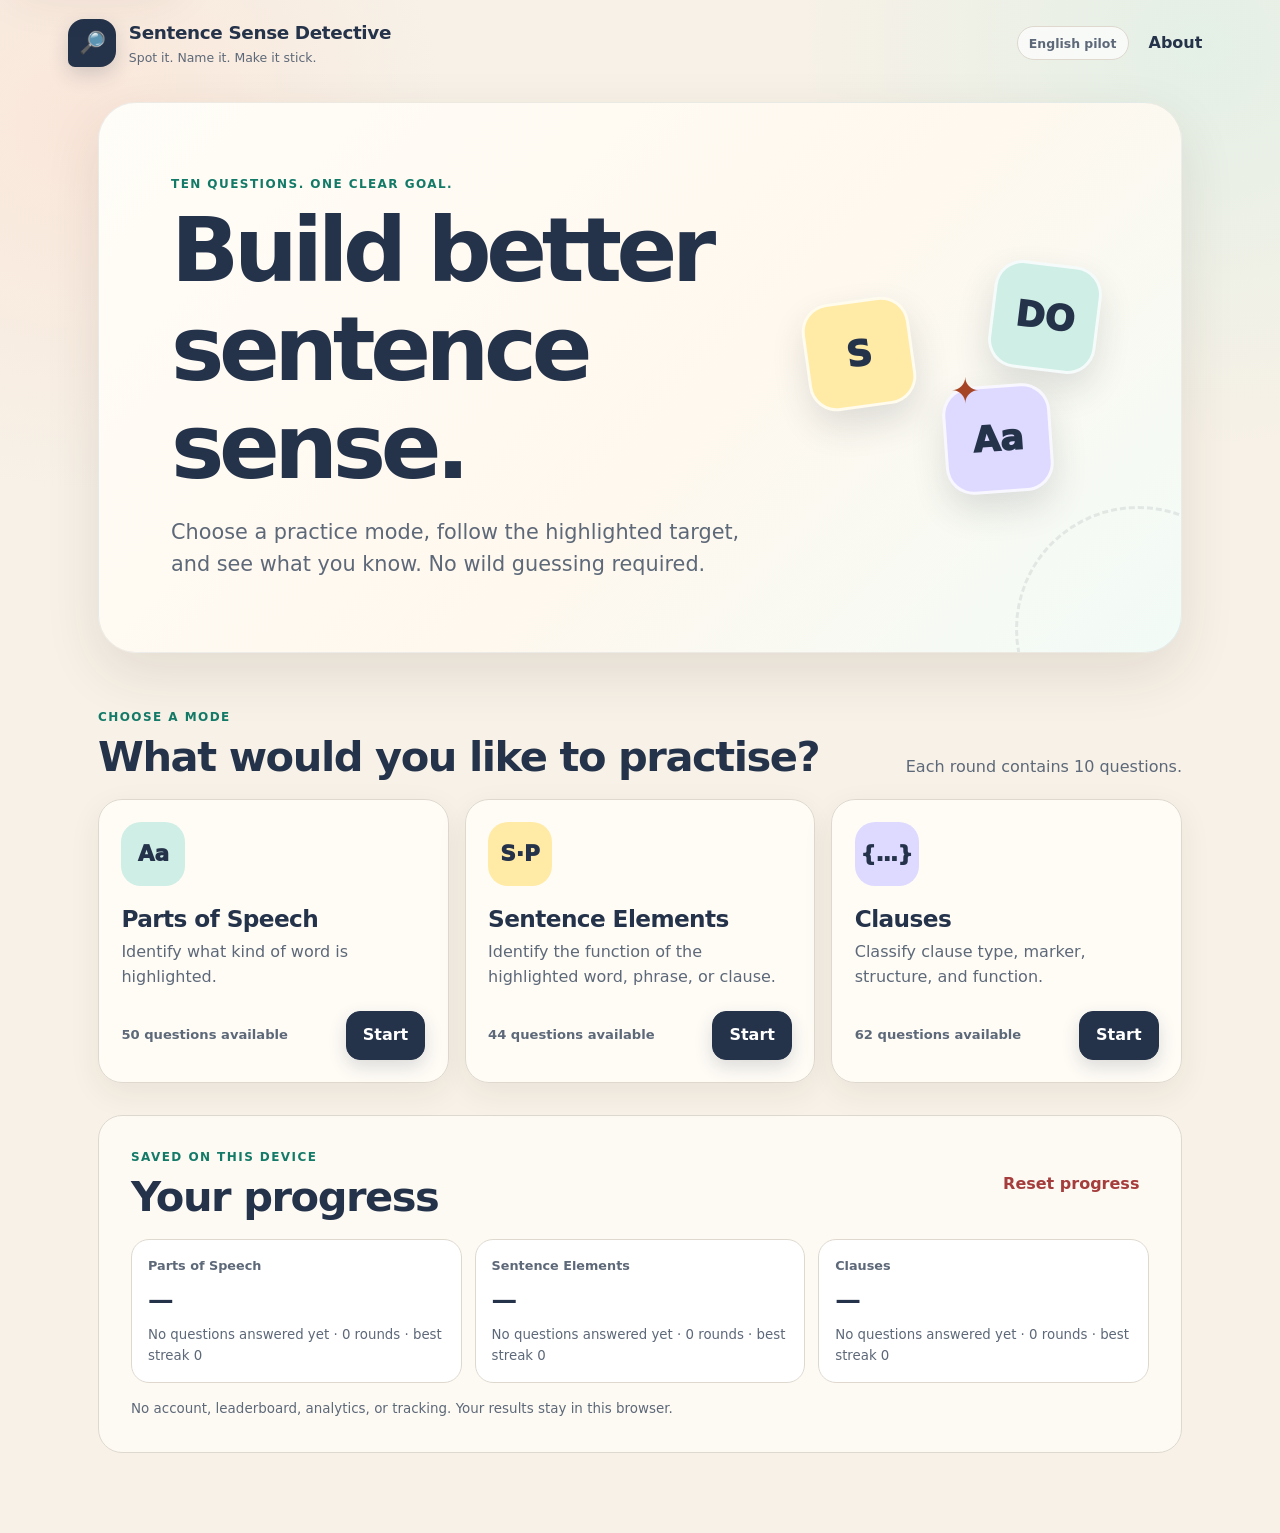
==== docs/index.html @ b39d495f "Initial Sentence Sense Detective release" ====
<!doctype html>
<html lang="en">
<head>
  <meta charset="utf-8">
  <meta name="viewport" content="width=device-width, initial-scale=1">
  <meta name="description" content="Sentence Sense Detective is a free English grammar practice tool for parts of speech, sentence elements, and clauses.">
  <meta name="theme-color" content="#24324a">
  <title>Sentence Sense Detective</title>
  <link rel="stylesheet" href="assets/styles.css">
</head>
<body>
  <a class="skip-link" href="#main">Skip to practice</a>

  <header class="topbar">
    <a class="brand" href="#" id="brand-home" aria-label="Sentence Sense Detective home">
      <span class="brand-mark" aria-hidden="true">🔎</span>
      <span>
        <strong>Sentence Sense Detective</strong>
        <small>Spot it. Name it. Make it stick.</small>
      </span>
    </a>
    <div class="topbar-actions">
      <span class="language-pill">English pilot</span>
      <button class="text-button" id="about-button" type="button">About</button>
    </div>
  </header>

  <main id="main" tabindex="-1">
    <section id="home-view" class="view home-view" aria-labelledby="home-title">
      <div class="hero">
        <div>
          <p class="eyebrow">Ten questions. One clear goal.</p>
          <h1 id="home-title" tabindex="-1">Build better sentence sense.</h1>
          <p class="hero-copy">Choose a practice mode, follow the highlighted target, and see what you know. No wild guessing required.</p>
        </div>
        <div class="hero-doodle" aria-hidden="true">
          <span class="doodle-card doodle-one">S</span>
          <span class="doodle-card doodle-two">DO</span>
          <span class="doodle-card doodle-three">Aa</span>
          <span class="doodle-spark">✦</span>
        </div>
      </div>

      <div class="section-heading">
        <div>
          <p class="eyebrow">Choose a mode</p>
          <h2>What would you like to practise?</h2>
        </div>
        <p>Each round contains 10 questions.</p>
      </div>

      <div id="mode-grid" class="mode-grid" aria-label="Practice modes"></div>

      <section class="progress-panel" aria-labelledby="progress-title">
        <div class="progress-panel-heading">
          <div>
            <p class="eyebrow">Saved on this device</p>
            <h2 id="progress-title">Your progress</h2>
          </div>
          <button class="text-button danger" id="reset-progress" type="button">Reset progress</button>
        </div>
        <div id="progress-cards" class="progress-cards"></div>
        <p class="privacy-note">No account, leaderboard, analytics, or tracking. Your results stay in this browser.</p>
      </section>
    </section>

    <section id="quiz-view" class="view quiz-view" hidden aria-labelledby="quiz-mode-title">
      <div class="quiz-toolbar">
        <button class="back-button" id="exit-round" type="button" aria-label="Leave this round">← Home</button>
        <div class="round-labels">
          <span id="quiz-mode-kicker" class="eyebrow">Practice</span>
          <h1 id="quiz-mode-title">Sentence Elements</h1>
        </div>
        <div class="score-strip" aria-label="Round score" aria-live="polite" aria-atomic="true">
          <div><span>Score</span><strong id="score-value">0/10</strong></div>
          <div><span>Streak</span><strong id="streak-value">0</strong></div>
        </div>
      </div>

      <div class="question-progress" aria-label="Round progress">
        <div class="question-progress-copy">
          <span id="question-position">Question 1 of 10</span>
          <span id="subskill-label">Sentence elements</span>
        </div>
        <div class="progress-track" id="progress-track" role="progressbar" aria-label="Current question in round" aria-valuemin="1" aria-valuemax="10" aria-valuenow="1"><div id="progress-bar"></div></div>
      </div>

      <article id="question-card" class="question-card" tabindex="-1" aria-labelledby="question-prompt">
        <div class="question-card-top">
          <span id="question-badge" class="question-badge">Sentence elements</span>
          <span id="round-kind" class="round-kind">New round</span>
        </div>

        <div class="sentence-panel">
          <span class="sentence-label">Look at the highlighted target</span>
          <p id="sentence-text" class="sentence-text"></p>
        </div>

        <fieldset class="answer-fieldset">
          <legend id="question-prompt">What is the function of the highlighted phrase?</legend>
          <div id="answer-options" class="answer-options"></div>
        </fieldset>

        <div class="question-actions">
          <button class="secondary-button" id="show-answer" type="button">Show answer</button>
          <button class="primary-button" id="next-question" type="button" hidden>Next question</button>
        </div>

        <section id="feedback-panel" class="feedback-panel" aria-live="polite" hidden>
          <div class="feedback-heading">
            <span id="feedback-icon" aria-hidden="true">✓</span>
            <h2 id="feedback-title">Correct!</h2>
          </div>
          <p id="feedback-message"></p>
          <div id="answer-explanation" class="answer-explanation" hidden>
            <p><strong>Answer:</strong> <span id="correct-answer"></span></p>
            <p id="explanation-text"></p>
          </div>
        </section>
        <div id="celebration" class="celebration" aria-hidden="true"></div>
      </article>
    </section>

    <section id="summary-view" class="view summary-view" hidden aria-labelledby="summary-title">
      <div class="summary-card">
        <div id="summary-emblem" class="summary-emblem" aria-hidden="true">★</div>
        <p class="eyebrow">Round complete</p>
        <h1 id="summary-title" tabindex="-1">Nicely done.</h1>
        <p id="summary-copy" class="summary-copy"></p>

        <div class="summary-score">
          <strong id="summary-score-value">8/10</strong>
          <span id="summary-percent">80% first-try accuracy</span>
        </div>

        <section class="breakdown-section" aria-labelledby="breakdown-title">
          <h2 id="breakdown-title">By question type</h2>
          <div id="breakdown-list" class="breakdown-list"></div>
        </section>

        <section id="mistakes-section" class="mistakes-section" aria-labelledby="mistakes-title">
          <h2 id="mistakes-title">Worth another look</h2>
          <div id="mistakes-list" class="mistakes-list"></div>
        </section>

        <div class="summary-actions">
          <button id="review-mistakes" class="primary-button" type="button">Review mistakes</button>
          <button id="new-round" class="secondary-button" type="button">New round</button>
          <button id="summary-home" class="text-button" type="button">Back to home</button>
        </div>
      </div>
    </section>
  </main>

  <dialog id="about-dialog" class="about-dialog">
    <form method="dialog">
      <button class="dialog-close" aria-label="Close about window">×</button>
    </form>
    <p class="eyebrow">About Sentence Sense Detective</p>
    <h2>Small rounds, useful feedback.</h2>
    <p>Sentence Sense Detective is a lightweight classroom companion for practising parts of speech, sentence elements, and clause analysis.</p>
    <ol>
      <li>The target is highlighted for you.</li>
      <li>A correct first answer earns one point.</li>
      <li>After a mistake, you get one learning retry.</li>
      <li>At the end, you can review everything you missed.</li>
    </ol>
    <p>The English pilot uses carefully checked examples and explanations. The same practice format can later support other languages.</p>
  </dialog>

  <script src="data/questions.js"></script>
  <script src="assets/round-state.js"></script>
  <script src="assets/app.js"></script>
</body>
</html>
---- docs/assets/styles.css ----
:root {
  --ink: #24324a;
  --ink-soft: #5d6878;
  --paper: #fffdf8;
  --canvas: #f7f1e7;
  --navy: #24324a;
  --navy-2: #314767;
  --mint: #cfeee5;
  --mint-strong: #147a68;
  --peach: #ffd8c8;
  --peach-strong: #a54525;
  --yellow: #ffeaa6;
  --lavender: #ded9ff;
  --line: #ded8cf;
  --correct: #16725f;
  --correct-soft: #e4f6f0;
  --wrong: #a63d3d;
  --wrong-soft: #fdeaea;
  --shadow: 0 20px 55px rgba(63, 48, 32, 0.11);
  --radius: 24px;
}

* { box-sizing: border-box; }
html { scroll-behavior: smooth; }
body {
  margin: 0;
  min-width: 320px;
  min-height: 100vh;
  background:
    radial-gradient(circle at 6% 8%, rgba(255, 216, 200, .42), transparent 23rem),
    radial-gradient(circle at 94% 3%, rgba(207, 238, 229, .48), transparent 25rem),
    var(--canvas);
  color: var(--ink);
  font-family: ui-rounded, "SF Pro Rounded", "Segoe UI", system-ui, -apple-system, BlinkMacSystemFont, sans-serif;
  line-height: 1.55;
}
button { font: inherit; }
button, a { -webkit-tap-highlight-color: transparent; }
button { cursor: pointer; }
button:focus-visible, a:focus-visible { outline: 3px solid rgba(36, 50, 74, .28); outline-offset: 3px; }
[hidden] { display: none !important; }

.skip-link {
  position: fixed;
  left: 1rem;
  top: -5rem;
  z-index: 1000;
  border-radius: 12px;
  background: var(--paper);
  color: var(--ink);
  padding: .75rem 1rem;
  box-shadow: var(--shadow);
}
.skip-link:focus { top: 1rem; }

.topbar {
  max-width: 1240px;
  margin: 0 auto;
  padding: 1.2rem clamp(1rem, 4vw, 3rem);
  display: flex;
  align-items: center;
  justify-content: space-between;
  gap: 1rem;
}
.brand {
  display: inline-flex;
  align-items: center;
  gap: .8rem;
  color: inherit;
  text-decoration: none;
}
.brand-mark {
  width: 48px;
  height: 48px;
  border-radius: 16px 16px 16px 7px;
  display: grid;
  place-items: center;
  background: var(--navy);
  color: #fff;
  font-weight: 900;
  font-size: 1.35rem;
  letter-spacing: -.04em;
  box-shadow: 0 8px 20px rgba(36, 50, 74, .18);
}
.brand strong { display: block; font-size: 1.15rem; letter-spacing: -.02em; }
.brand small { display: block; color: var(--ink-soft); font-size: .78rem; }
.topbar-actions { display: flex; align-items: center; gap: .65rem; }
.language-pill {
  padding: .4rem .7rem;
  border-radius: 999px;
  background: rgba(255, 255, 255, .7);
  border: 1px solid var(--line);
  color: var(--ink-soft);
  font-weight: 800;
  font-size: .78rem;
}
.text-button {
  border: 0;
  background: transparent;
  color: var(--navy);
  padding: .5rem .6rem;
  font-weight: 800;
  border-radius: 10px;
}
.text-button:hover { background: rgba(36, 50, 74, .07); }
.text-button.danger { color: var(--wrong); }

main { max-width: 1180px; margin: 0 auto; padding: 1rem clamp(1rem, 4vw, 3rem) 5rem; }
.view { animation: fade-in .22s ease-out both; }
@keyframes fade-in { from { opacity: 0; transform: translateY(4px); } to { opacity: 1; transform: none; } }

.hero {
  min-height: 390px;
  display: grid;
  grid-template-columns: minmax(0, 1.3fr) minmax(260px, .7fr);
  align-items: center;
  gap: 2rem;
  padding: clamp(2rem, 6vw, 4.5rem);
  border: 1px solid rgba(36, 50, 74, .08);
  border-radius: 38px;
  background: linear-gradient(135deg, #fffdf8 0%, #fff8ee 55%, #f2fbf7 100%);
  box-shadow: var(--shadow);
  overflow: hidden;
  position: relative;
}
.hero::before {
  content: "";
  position: absolute;
  width: 240px;
  height: 240px;
  border: 3px dashed rgba(36, 50, 74, .09);
  border-radius: 50%;
  right: -80px;
  bottom: -100px;
}
.eyebrow {
  margin: 0 0 .45rem;
  color: var(--mint-strong);
  text-transform: uppercase;
  letter-spacing: .12em;
  font-size: .75rem;
  font-weight: 900;
}
h1, h2, h3 { line-height: 1.1; }
.hero h1 {
  margin: 0;
  max-width: 750px;
  font-size: clamp(2.8rem, 7vw, 5.7rem);
  letter-spacing: -.06em;
}
.hero-copy {
  margin: 1.2rem 0 0;
  max-width: 660px;
  color: var(--ink-soft);
  font-size: clamp(1.05rem, 2vw, 1.3rem);
}
.hero-doodle { position: relative; min-height: 230px; }
.doodle-card {
  position: absolute;
  display: grid;
  place-items: center;
  width: 108px;
  height: 108px;
  border-radius: 28px;
  font-weight: 950;
  font-size: 2.2rem;
  box-shadow: 0 16px 35px rgba(45, 51, 64, .14);
  border: 3px solid rgba(255, 255, 255, .8);
}
.doodle-one { left: 4%; top: 16%; background: var(--yellow); transform: rotate(-8deg); }
.doodle-two { right: 3%; top: 0; background: var(--mint); transform: rotate(7deg); }
.doodle-three { right: 18%; bottom: 0; background: var(--lavender); transform: rotate(-4deg); }
.doodle-spark { position: absolute; left: 50%; top: 44%; font-size: 2.2rem; color: var(--peach-strong); }

.section-heading {
  margin: 3.4rem 0 1.2rem;
  display: flex;
  justify-content: space-between;
  align-items: end;
  gap: 2rem;
}
.section-heading h2, .progress-panel h2 { margin: 0; font-size: clamp(1.8rem, 4vw, 2.6rem); letter-spacing: -.035em; }
.section-heading > p { color: var(--ink-soft); margin: 0; }

.mode-grid { display: grid; grid-template-columns: repeat(3, minmax(0, 1fr)); gap: 1rem; }
.mode-card {
  position: relative;
  min-height: 270px;
  padding: 1.4rem;
  border: 1px solid var(--line);
  border-radius: var(--radius);
  background: rgba(255, 253, 248, .9);
  box-shadow: 0 10px 32px rgba(63, 48, 32, .07);
  display: flex;
  flex-direction: column;
  transition: transform .18s ease, box-shadow .18s ease;
}
.mode-card:hover { transform: translateY(-4px); box-shadow: 0 18px 42px rgba(63, 48, 32, .12); }
.mode-icon {
  width: 64px;
  height: 64px;
  display: grid;
  place-items: center;
  border-radius: 20px;
  background: var(--mint);
  font-size: 1.35rem;
  font-weight: 950;
}
.mode-card:nth-child(2) .mode-icon { background: var(--yellow); }
.mode-card:nth-child(3) .mode-icon { background: var(--lavender); }
.mode-card h3 { margin: 1.25rem 0 .55rem; font-size: 1.45rem; letter-spacing: -.025em; }
.mode-card p { margin: 0; color: var(--ink-soft); }
.mode-card-footer { margin-top: auto; padding-top: 1.3rem; display: flex; align-items: center; justify-content: space-between; gap: .8rem; }
.question-count { color: var(--ink-soft); font-size: .82rem; font-weight: 800; }
.start-button, .primary-button, .secondary-button, .back-button {
  min-height: 46px;
  border-radius: 14px;
  padding: .7rem 1rem;
  font-weight: 900;
}
.start-button, .primary-button {
  border: 1px solid var(--navy);
  background: var(--navy);
  color: #fff;
  box-shadow: 0 7px 18px rgba(36, 50, 74, .16);
}
.start-button:hover, .primary-button:hover { background: var(--navy-2); }
.secondary-button, .back-button {
  border: 1px solid var(--line);
  background: var(--paper);
  color: var(--navy);
}
.secondary-button:hover, .back-button:hover { border-color: var(--navy); background: #fff; }

.progress-panel {
  margin-top: 2rem;
  padding: clamp(1.3rem, 4vw, 2rem);
  border-radius: var(--radius);
  border: 1px solid var(--line);
  background: rgba(255, 253, 248, .76);
}
.progress-panel-heading { display: flex; align-items: center; justify-content: space-between; gap: 1rem; }
.progress-cards { margin-top: 1.2rem; display: grid; grid-template-columns: repeat(3, minmax(0, 1fr)); gap: .8rem; }
.progress-card { padding: 1rem; border-radius: 18px; background: #fff; border: 1px solid var(--line); }
.progress-card span { display: block; color: var(--ink-soft); font-size: .8rem; font-weight: 800; }
.progress-card strong { display: block; margin-top: .25rem; font-size: 1.6rem; }
.progress-card small { display: block; margin-top: .35rem; color: var(--ink-soft); }
.privacy-note { margin: 1rem 0 0; color: var(--ink-soft); font-size: .84rem; }

.quiz-toolbar {
  display: grid;
  grid-template-columns: auto 1fr auto;
  align-items: center;
  gap: 1.2rem;
  margin-bottom: 1.4rem;
}
.back-button { white-space: nowrap; }
.round-labels h1 { margin: 0; font-size: clamp(1.6rem, 4vw, 2.5rem); letter-spacing: -.04em; }
.score-strip { display: flex; gap: .6rem; }
.score-strip > div {
  min-width: 86px;
  padding: .65rem .85rem;
  border: 1px solid var(--line);
  border-radius: 16px;
  background: var(--paper);
  text-align: center;
}
.score-strip span { display: block; color: var(--ink-soft); font-size: .72rem; font-weight: 900; text-transform: uppercase; letter-spacing: .08em; }
.score-strip strong { display: block; margin-top: .1rem; font-size: 1.25rem; }
.question-progress { margin-bottom: .85rem; }
.question-progress-copy { display: flex; justify-content: space-between; gap: 1rem; color: var(--ink-soft); font-size: .83rem; font-weight: 800; }
.progress-track { height: 9px; margin-top: .5rem; border-radius: 999px; background: rgba(36, 50, 74, .11); overflow: hidden; }
#progress-bar { width: 0; height: 100%; border-radius: inherit; background: linear-gradient(90deg, var(--mint-strong), #44aa8e); transition: width .22s ease; }

.question-card {
  position: relative;
  overflow: hidden;
  border: 1px solid var(--line);
  border-radius: 32px;
  background: var(--paper);
  padding: clamp(1.2rem, 4vw, 2.2rem);
  box-shadow: var(--shadow);
}
.question-card-top { display: flex; align-items: center; justify-content: space-between; gap: 1rem; }
.question-badge, .round-kind {
  display: inline-flex;
  align-items: center;
  border-radius: 999px;
  padding: .42rem .72rem;
  font-size: .76rem;
  font-weight: 900;
}
.question-badge { background: var(--mint); color: #0f6657; }
.round-kind { background: #f1ede5; color: var(--ink-soft); }
.sentence-panel {
  margin: 1.25rem 0 1.4rem;
  padding: clamp(1.2rem, 4vw, 2rem);
  border-radius: 24px;
  background: #faf7f1;
  border: 1px solid #ebe5db;
}
.sentence-label { display: block; margin-bottom: .65rem; color: var(--ink-soft); text-transform: uppercase; letter-spacing: .09em; font-size: .7rem; font-weight: 900; }
.sentence-text {
  margin: 0;
  font-family: Georgia, "Times New Roman", serif;
  font-size: clamp(1.45rem, 4vw, 2.25rem);
  line-height: 1.55;
}
.target-mark {
  background: linear-gradient(transparent 48%, var(--yellow) 48%);
  border-radius: .15em;
  padding: 0 .06em;
  box-decoration-break: clone;
  -webkit-box-decoration-break: clone;
}
.answer-fieldset { border: 0; padding: 0; margin: 0; }
.answer-fieldset legend { width: 100%; margin-bottom: .85rem; font-size: clamp(1.05rem, 2vw, 1.25rem); font-weight: 950; }
.answer-options { display: grid; grid-template-columns: repeat(2, minmax(0, 1fr)); gap: .7rem; }
.answer-option {
  width: 100%;
  min-height: 62px;
  border: 2px solid var(--line);
  border-radius: 16px;
  background: #fff;
  color: var(--ink);
  padding: .85rem 1rem;
  text-align: left;
  font-weight: 850;
  transition: border-color .15s ease, background .15s ease, transform .15s ease;
}
.answer-option:hover:not(:disabled) { transform: translateY(-1px); border-color: #9aa4b1; }
.answer-option.is-selected { border-color: var(--navy); background: #f0f3f8; }
.answer-option.is-correct { border-color: var(--correct); background: var(--correct-soft); color: #0e5b4a; }
.answer-option.is-wrong { border-color: var(--wrong); background: var(--wrong-soft); color: #7d2929; }
.answer-option:disabled { cursor: default; opacity: .78; }
.answer-option.is-correct:disabled, .answer-option.is-wrong:disabled { opacity: 1; }
.question-actions { display: flex; justify-content: flex-end; gap: .65rem; margin-top: 1rem; }
.feedback-panel {
  margin-top: 1.25rem;
  border-radius: 20px;
  padding: 1rem 1.1rem;
  background: #f4f1eb;
  border: 1px solid var(--line);
}
.feedback-panel.correct { background: var(--correct-soft); border-color: #a9d9cb; }
.feedback-panel.wrong { background: var(--wrong-soft); border-color: #e7baba; }
.feedback-heading { display: flex; align-items: center; gap: .65rem; }
.feedback-heading span { width: 32px; height: 32px; display: grid; place-items: center; border-radius: 50%; background: #fff; font-weight: 950; }
.feedback-heading h2 { margin: 0; font-size: 1.25rem; }
.feedback-panel p { margin: .55rem 0 0; }
.answer-explanation { margin-top: .8rem; padding-top: .8rem; border-top: 1px solid rgba(36, 50, 74, .12); }
.celebration { position: absolute; inset: 0; pointer-events: none; overflow: hidden; }
.spark {
  position: absolute;
  font-size: 1.1rem;
  animation: sparkle .8s ease-out both;
}
@keyframes sparkle {
  0% { opacity: 0; transform: translateY(16px) scale(.4) rotate(0); }
  35% { opacity: 1; }
  100% { opacity: 0; transform: translateY(-62px) scale(1.15) rotate(140deg); }
}

.summary-view { max-width: 860px; margin: 0 auto; }
.summary-card {
  padding: clamp(1.5rem, 5vw, 3rem);
  border-radius: 32px;
  border: 1px solid var(--line);
  background: var(--paper);
  box-shadow: var(--shadow);
  text-align: center;
}
.summary-emblem {
  width: 72px;
  height: 72px;
  margin: 0 auto 1rem;
  display: grid;
  place-items: center;
  border-radius: 24px;
  background: var(--yellow);
  font-size: 2rem;
}
.summary-card h1 { margin: 0; font-size: clamp(2.3rem, 6vw, 4.2rem); letter-spacing: -.055em; }
.summary-copy { color: var(--ink-soft); font-size: 1.05rem; }
.summary-score { margin: 1.5rem auto; max-width: 300px; padding: 1rem; border-radius: 20px; background: #f7f4ed; }
.summary-score strong { display: block; font-size: 2.4rem; }
.summary-score span { color: var(--ink-soft); font-weight: 800; }
.breakdown-section, .mistakes-section { margin-top: 2rem; text-align: left; }
.breakdown-section h2, .mistakes-section h2 { font-size: 1.25rem; }
.breakdown-list { display: grid; gap: .55rem; }
.breakdown-row { display: grid; grid-template-columns: minmax(0, 1fr) auto; gap: 1rem; align-items: center; padding: .75rem .9rem; border: 1px solid var(--line); border-radius: 14px; }
.breakdown-row strong { white-space: nowrap; }
.mistakes-list { display: grid; gap: .65rem; }
.mistake-item { border: 1px solid var(--line); border-radius: 16px; padding: .9rem 1rem; background: #fff; }
.mistake-item p { margin: .25rem 0; }
.mistake-sentence { font-family: Georgia, "Times New Roman", serif; font-size: 1.07rem; }
.summary-actions { display: flex; flex-wrap: wrap; justify-content: center; gap: .65rem; margin-top: 2rem; }

.about-dialog {
  width: min(620px, calc(100% - 2rem));
  border: 1px solid var(--line);
  border-radius: 26px;
  padding: 1.5rem;
  background: var(--paper);
  color: var(--ink);
  box-shadow: var(--shadow);
}
.about-dialog::backdrop { background: rgba(23, 30, 42, .45); backdrop-filter: blur(3px); }
.about-dialog h2 { margin: 0 0 1rem; font-size: 2rem; }
.about-dialog li + li { margin-top: .45rem; }
.about-dialog form { float: right; }
.dialog-close { width: 42px; height: 42px; border-radius: 50%; border: 1px solid var(--line); background: #fff; color: var(--ink); font-size: 1.5rem; }

@media (max-width: 900px) {
  .hero { grid-template-columns: 1fr; min-height: auto; }
  .hero-doodle { min-height: 180px; max-width: 360px; width: 100%; margin: 0 auto; }
  .mode-grid, .progress-cards { grid-template-columns: 1fr; }
  .mode-card { min-height: 230px; }
  .quiz-toolbar { grid-template-columns: auto 1fr; }
  .score-strip { grid-column: 1 / -1; justify-content: flex-end; }
}

@media (max-width: 620px) {
  .topbar { align-items: flex-start; }
  .brand small, .language-pill { display: none; }
  main { padding-top: .4rem; }
  .hero { border-radius: 28px; padding: 1.5rem; }
  .hero h1 { font-size: clamp(2.5rem, 15vw, 4rem); }
  .hero-doodle { min-height: 145px; }
  .doodle-card { width: 82px; height: 82px; border-radius: 22px; font-size: 1.55rem; }
  .section-heading, .progress-panel-heading { align-items: flex-start; flex-direction: column; gap: .4rem; }
  .quiz-toolbar { grid-template-columns: 1fr; }
  .round-labels { order: -1; }
  .back-button { justify-self: start; }
  .score-strip { grid-column: auto; justify-content: stretch; }
  .score-strip > div { flex: 1; }
  .answer-options { grid-template-columns: 1fr; }
  .question-card { border-radius: 24px; padding: 1rem; }
  .sentence-panel { padding: 1rem; border-radius: 18px; }
  .question-actions { justify-content: stretch; }
  .question-actions button { flex: 1; }
  .summary-actions { flex-direction: column; }
  .summary-actions button { width: 100%; }
}

@media (prefers-reduced-motion: reduce) {
  *, *::before, *::after { animation: none !important; transition: none !important; scroll-behavior: auto !important; }
}
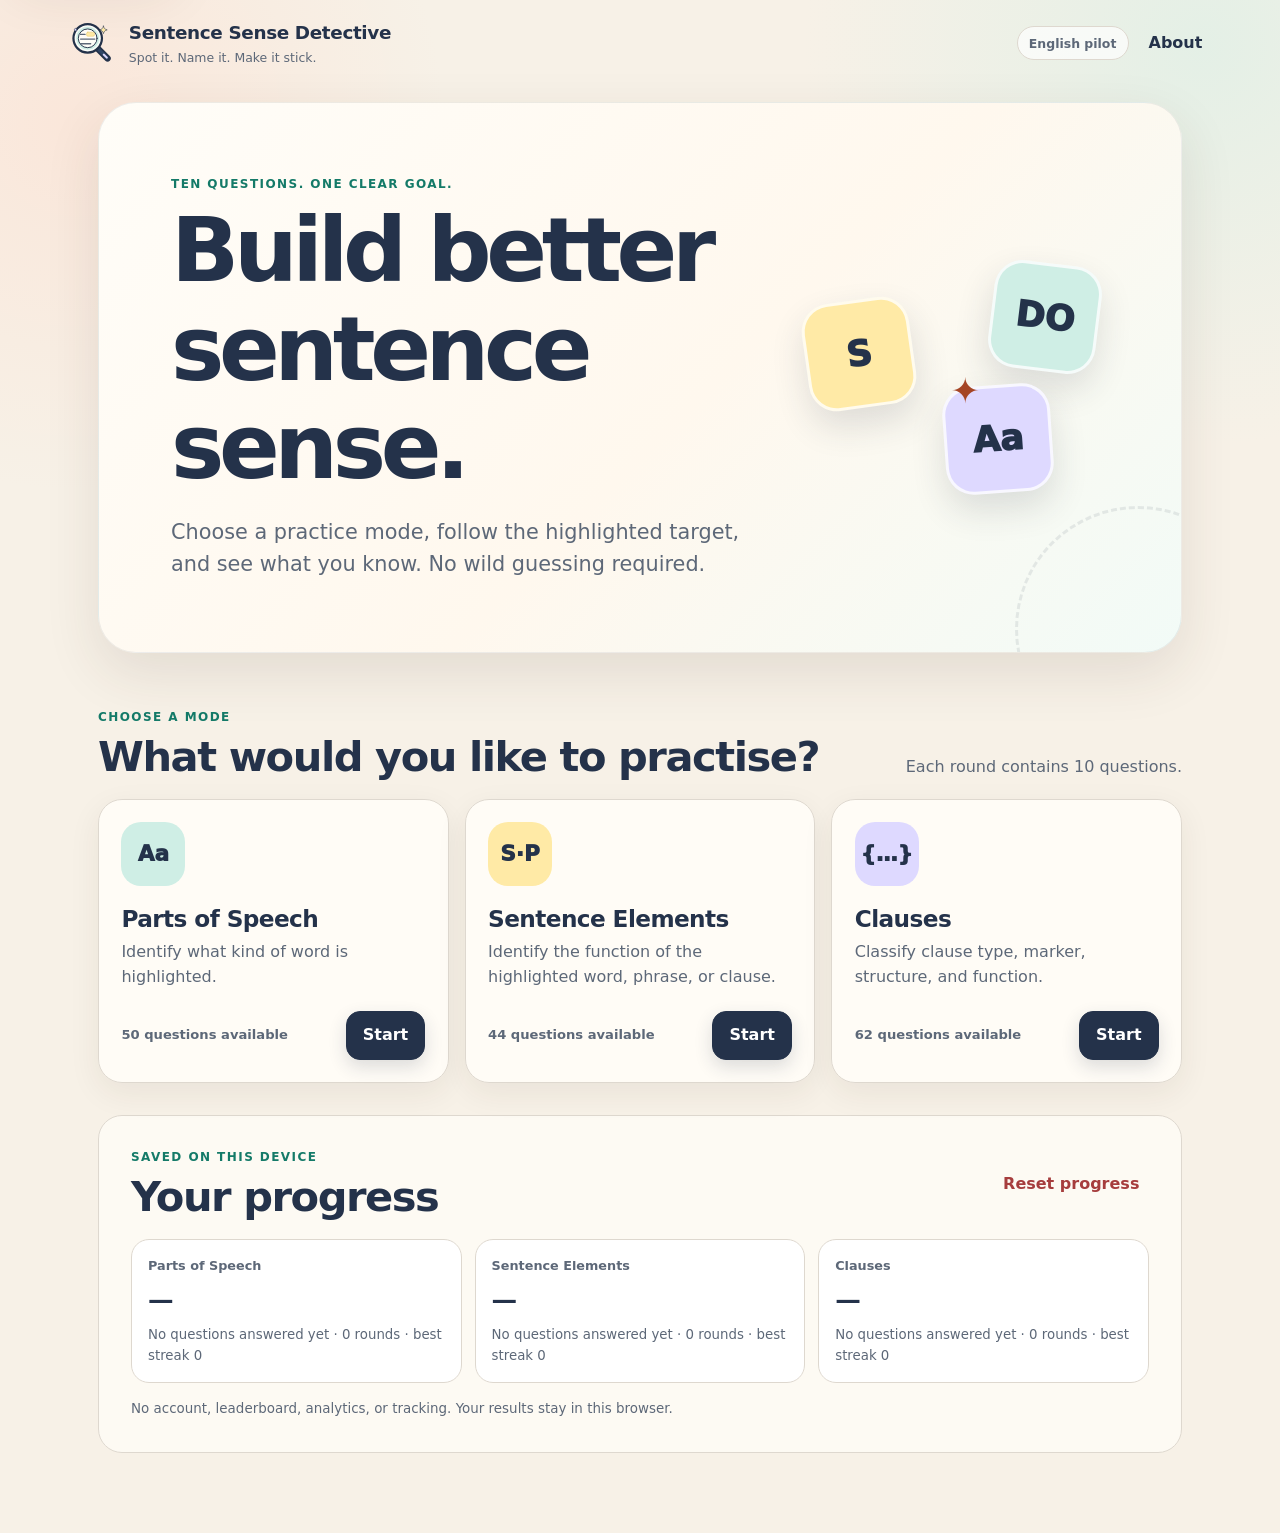
==== commit 42a6df5a: "Scale corpus delivery and ingestion" ====
--- a/docs/index.html
+++ b/docs/index.html
@@ -6,6 +6,11 @@
   <meta name="description" content="Sentence Sense Detective is a free English grammar practice tool for parts of speech, sentence elements, and clauses.">
   <meta name="theme-color" content="#24324a">
   <title>Sentence Sense Detective</title>
+  <link rel="icon" href="assets/favicon.svg" type="image/svg+xml">
+  <link rel="icon" href="assets/favicon-32x32.png" sizes="32x32" type="image/png">
+  <link rel="icon" href="assets/favicon-16x16.png" sizes="16x16" type="image/png">
+  <link rel="apple-touch-icon" href="assets/apple-touch-icon.png">
+  <link rel="manifest" href="site.webmanifest">
   <link rel="stylesheet" href="assets/styles.css">
 </head>
 <body>
@@ -13,7 +18,9 @@
 
   <header class="topbar">
     <a class="brand" href="#" id="brand-home" aria-label="Sentence Sense Detective home">
-      <span class="brand-mark" aria-hidden="true">🔎</span>
+      <span class="brand-mark" aria-hidden="true">
+        <img src="assets/logo-mark.svg" alt="" width="48" height="48">
+      </span>
       <span>
         <strong>Sentence Sense Detective</strong>
         <small>Spot it. Name it. Make it stick.</small>
@@ -50,6 +57,11 @@
       </div>
 
       <div id="mode-grid" class="mode-grid" aria-label="Practice modes"></div>
+      <section id="home-load-panel" class="load-panel" role="status" aria-live="polite">
+        <h2 id="home-load-title">Loading practice…</h2>
+        <p id="home-load-message">Checking which question sets are available.</p>
+        <button id="manifest-retry" class="secondary-button" type="button" hidden>Retry</button>
+      </section>
 
       <section class="progress-panel" aria-labelledby="progress-title">
         <div class="progress-panel-heading">
@@ -85,7 +97,16 @@
         <div class="progress-track" id="progress-track" role="progressbar" aria-label="Current question in round" aria-valuemin="1" aria-valuemax="10" aria-valuenow="1"><div id="progress-bar"></div></div>
       </div>
 
-      <article id="question-card" class="question-card" tabindex="-1" aria-labelledby="question-prompt">
+      <section id="round-load-panel" class="load-panel round-load-panel" role="status" aria-live="polite" tabindex="-1" hidden>
+        <h2 id="round-load-title">Loading your round…</h2>
+        <p id="round-load-message">Selecting ten different sentences.</p>
+        <div class="load-actions">
+          <button id="round-retry" class="primary-button" type="button" hidden>Retry</button>
+          <button id="round-load-home" class="secondary-button" type="button">Return home</button>
+        </div>
+      </section>
+
+      <article id="question-card" class="question-card" tabindex="-1" aria-labelledby="question-prompt" hidden>
         <div class="question-card-top">
           <span id="question-badge" class="question-badge">Sentence elements</span>
           <span id="round-kind" class="round-kind">New round</span>
@@ -115,6 +136,7 @@
           <div id="answer-explanation" class="answer-explanation" hidden>
             <p><strong>Answer:</strong> <span id="correct-answer"></span></p>
             <p id="explanation-text"></p>
+            <p><a id="report-question" class="report-question" href="#" target="_blank" rel="noopener noreferrer" hidden>Something wrong with this question? Report it.</a></p>
           </div>
         </section>
         <div id="celebration" class="celebration" aria-hidden="true"></div>
@@ -165,11 +187,21 @@
       <li>After a mistake, you get one learning retry.</li>
       <li>At the end, you can review everything you missed.</li>
     </ol>
-    <p>The English pilot uses carefully checked examples and explanations. The same practice format can later support other languages.</p>
+    <section class="about-project" aria-labelledby="about-project-title">
+      <h3 id="about-project-title">How the question bank is built</h3>
+      <!-- methodology-note:start -->
+      <p>The English pilot began with 106 examples reviewed by an experienced grammar teacher. Behind the scenes, we are testing how sentences annotated automatically with Stanza and Universal Dependencies can be translated into the grammatical categories students actually use in class. Students do not need to learn UD labels: that technical layer belongs to corpus preparation, not to the learning task. The reviewed examples remain our reference set; larger automatically prepared batches are provisional until they are checked and corrected.</p>
+      <!-- methodology-note:end -->
+
+      <h3>Our aim</h3>
+      <p>Our next target is an open corpus of roughly 10,000 annotated English sentences that can supply varied, randomly selected practice. The longer-term aim is a reusable multilingual tool for the languages taught at the Department of Translation and across the Faculty of Arts. The code and, wherever source licensing permits, the data will remain openly available on GitHub.</p>
+
+      <p class="pilot-version">English pilot · version <span id="about-version"></span></p>
+    </section>
   </dialog>
 
-  <script src="data/questions.js"></script>
   <script src="assets/round-state.js"></script>
+  <script src="assets/question-bank.js"></script>
   <script src="assets/app.js"></script>
 </body>
 </html>
--- a/docs/assets/styles.css
+++ b/docs/assets/styles.css
@@ -72,16 +72,13 @@
 .brand-mark {
   width: 48px;
   height: 48px;
-  border-radius: 16px 16px 16px 7px;
-  display: grid;
-  place-items: center;
-  background: var(--navy);
-  color: #fff;
-  font-weight: 900;
-  font-size: 1.35rem;
-  letter-spacing: -.04em;
-  box-shadow: 0 8px 20px rgba(36, 50, 74, .18);
-}
+  display: block;
+  flex: 0 0 48px;
+  background: transparent;
+  border-radius: 0;
+  box-shadow: none;
+}
+.brand-mark img { display: block; width: 100%; height: 100%; }
 .brand strong { display: block; font-size: 1.15rem; letter-spacing: -.02em; }
 .brand small { display: block; color: var(--ink-soft); font-size: .78rem; }
 .topbar-actions { display: flex; align-items: center; gap: .65rem; }
@@ -183,6 +180,20 @@
 .section-heading > p { color: var(--ink-soft); margin: 0; }
 
 .mode-grid { display: grid; grid-template-columns: repeat(3, minmax(0, 1fr)); gap: 1rem; }
+
+.load-panel {
+  margin-top: 1rem;
+  padding: 1.25rem;
+  border: 1px solid var(--line);
+  border-radius: var(--radius);
+  background: var(--surface);
+}
+.load-panel h2, .load-panel p { margin: 0; }
+.load-panel p { margin-top: .4rem; color: var(--ink-soft); }
+.load-panel button, .load-actions { margin-top: 1rem; }
+.load-actions { display: flex; flex-wrap: wrap; gap: .75rem; }
+.round-load-panel { max-width: 48rem; margin: 2rem auto 0; }
+.report-question { font-size: .92rem; font-weight: 700; }
 .mode-card {
   position: relative;
   min-height: 270px;
@@ -398,6 +409,8 @@
 
 .about-dialog {
   width: min(620px, calc(100% - 2rem));
+  max-height: calc(100vh - 2rem);
+  overflow-y: auto;
   border: 1px solid var(--line);
   border-radius: 26px;
   padding: 1.5rem;
@@ -407,9 +420,12 @@
 }
 .about-dialog::backdrop { background: rgba(23, 30, 42, .45); backdrop-filter: blur(3px); }
 .about-dialog h2 { margin: 0 0 1rem; font-size: 2rem; }
+.about-dialog h3 { margin: 1.2rem 0 .5rem; font-size: 1.15rem; }
 .about-dialog li + li { margin-top: .45rem; }
 .about-dialog form { float: right; }
 .dialog-close { width: 42px; height: 42px; border-radius: 50%; border: 1px solid var(--line); background: #fff; color: var(--ink); font-size: 1.5rem; }
+.about-project { margin-top: 1.25rem; padding-top: .25rem; border-top: 1px solid var(--line); }
+.pilot-version { margin-bottom: 0; color: var(--ink-soft); font-size: .82rem; font-weight: 800; }
 
 @media (max-width: 900px) {
   .hero { grid-template-columns: 1fr; min-height: auto; }
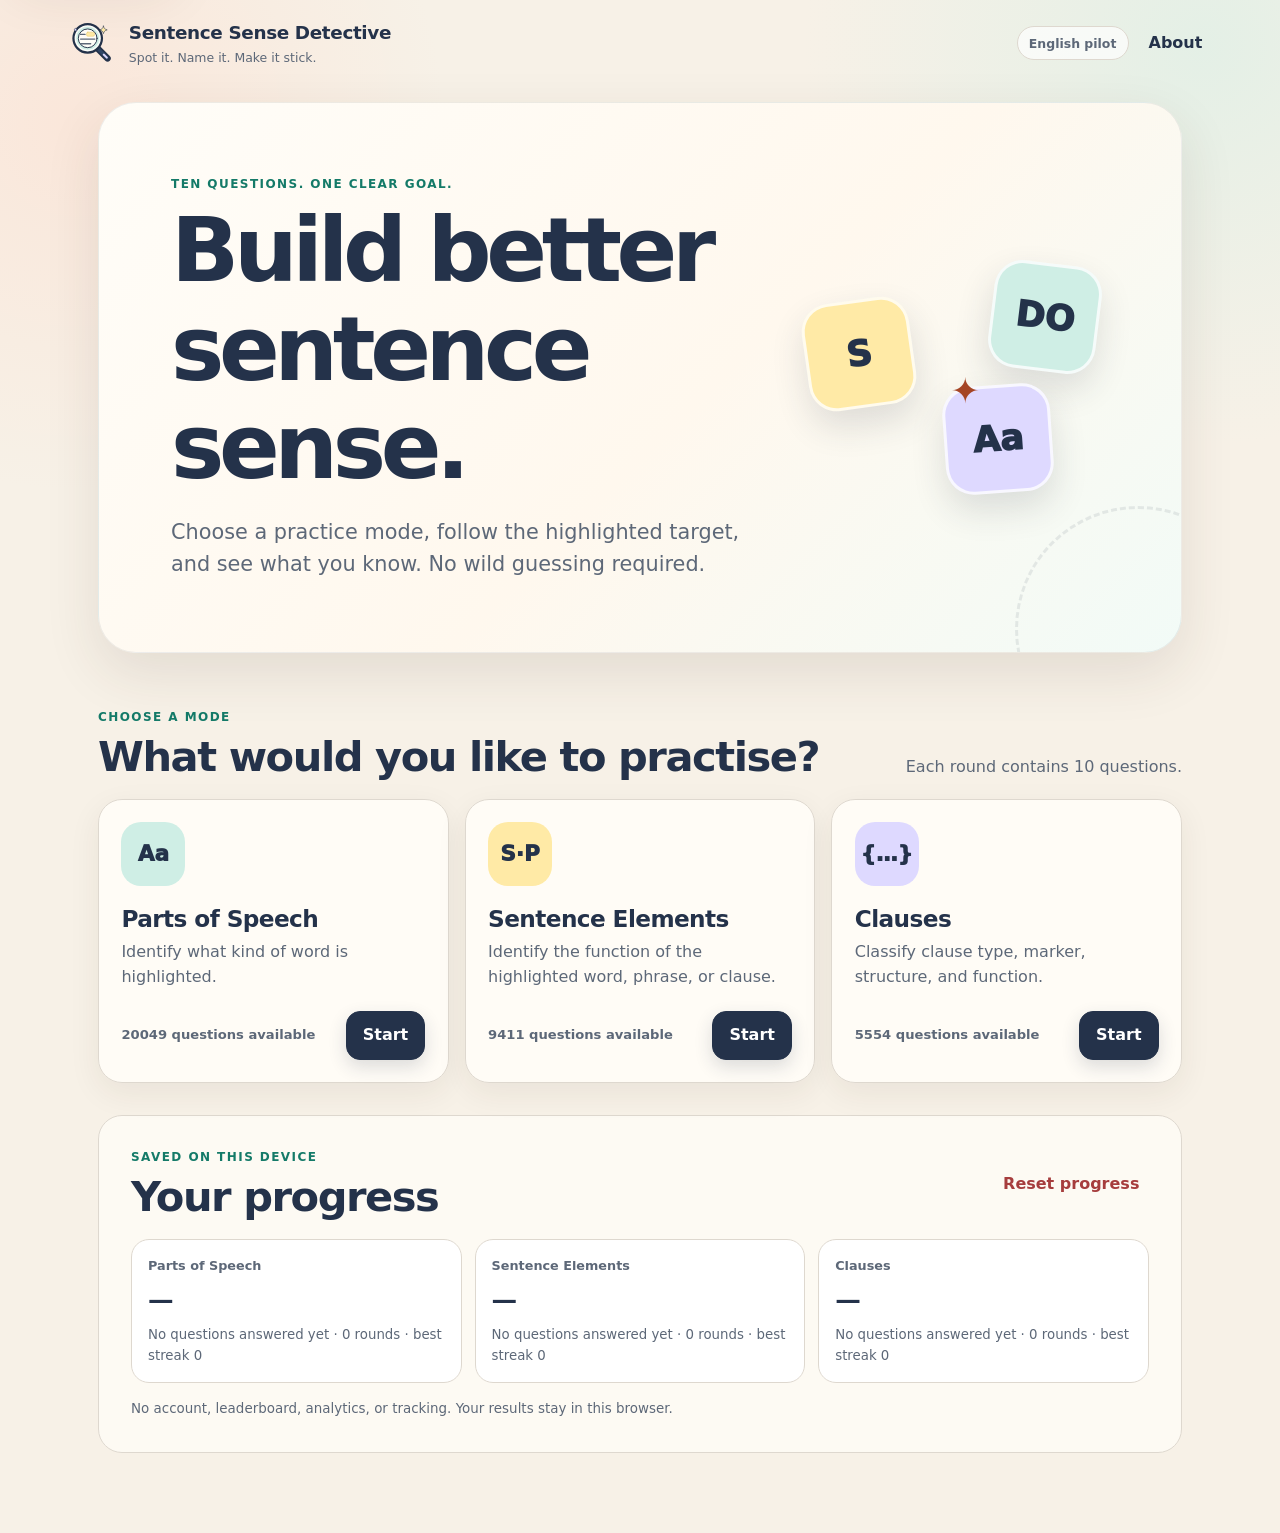
==== commit a1ed4bdc: "Build MASC/OANC 10K corpus release" ====
--- a/docs/index.html
+++ b/docs/index.html
@@ -6,12 +6,12 @@
   <meta name="description" content="Sentence Sense Detective is a free English grammar practice tool for parts of speech, sentence elements, and clauses.">
   <meta name="theme-color" content="#24324a">
   <title>Sentence Sense Detective</title>
-  <link rel="icon" href="assets/favicon.svg" type="image/svg+xml">
-  <link rel="icon" href="assets/favicon-32x32.png" sizes="32x32" type="image/png">
-  <link rel="icon" href="assets/favicon-16x16.png" sizes="16x16" type="image/png">
-  <link rel="apple-touch-icon" href="assets/apple-touch-icon.png">
-  <link rel="manifest" href="site.webmanifest">
-  <link rel="stylesheet" href="assets/styles.css">
+  <link rel="icon" href="assets/brand/favicon.svg" type="image/svg+xml">
+  <link rel="icon" href="assets/brand/favicon-32x32.png" sizes="32x32" type="image/png">
+  <link rel="icon" href="assets/brand/favicon-16x16.png" sizes="16x16" type="image/png">
+  <link rel="apple-touch-icon" href="assets/brand/apple-touch-icon.png">
+  <link rel="manifest" href="assets/brand/site.webmanifest">
+  <link rel="stylesheet" href="assets/styles.css?v=1.0.0">
 </head>
 <body>
   <a class="skip-link" href="#main">Skip to practice</a>
@@ -19,7 +19,7 @@
   <header class="topbar">
     <a class="brand" href="#" id="brand-home" aria-label="Sentence Sense Detective home">
       <span class="brand-mark" aria-hidden="true">
-        <img src="assets/logo-mark.svg" alt="" width="48" height="48">
+        <img src="assets/brand/logo-mark.svg" alt="" width="48" height="48">
       </span>
       <span>
         <strong>Sentence Sense Detective</strong>
@@ -178,26 +178,41 @@
     <form method="dialog">
       <button class="dialog-close" aria-label="Close about window">×</button>
     </form>
-    <p class="eyebrow">About Sentence Sense Detective</p>
-    <h2>Small rounds, useful feedback.</h2>
-    <p>Sentence Sense Detective is a lightweight classroom companion for practising parts of speech, sentence elements, and clause analysis.</p>
-    <ol>
-      <li>The target is highlighted for you.</li>
-      <li>A correct first answer earns one point.</li>
-      <li>After a mistake, you get one learning retry.</li>
-      <li>At the end, you can review everything you missed.</li>
-    </ol>
-    <section class="about-project" aria-labelledby="about-project-title">
-      <h3 id="about-project-title">How the question bank is built</h3>
-      <!-- methodology-note:start -->
-      <p>The English pilot began with 106 examples reviewed by an experienced grammar teacher. Behind the scenes, we are testing how sentences annotated automatically with Stanza and Universal Dependencies can be translated into the grammatical categories students actually use in class. Students do not need to learn UD labels: that technical layer belongs to corpus preparation, not to the learning task. The reviewed examples remain our reference set; larger automatically prepared batches are provisional until they are checked and corrected.</p>
-      <!-- methodology-note:end -->
-
+    <h2>About Sentence Sense Detective</h2>
+    <p>Sentence Sense Detective is a free grammar-practice tool developed at the Department of Translation Studies, Faculty of Arts, University of Ljubljana. It turns short, highlighted examples into ten-question practice rounds on parts of speech, sentence elements, and clauses. A correct first answer earns a point; after a mistake, the learner gets one unscored retry and a concise explanation.</p>
+
+    <!-- PUBLIC_METHODOLOGY_ALLOWLIST_START -->
+    <section id="about-methodology">
+      <h3>How the question bank is built</h3>
+      <p>The English pilot began with 106 examples prepared and reviewed by Martin Grad. To expand the bank, we use openly licensed language corpora and automatic linguistic analysis with Stanza and Universal Dependencies to identify candidate words, sentence elements, and clauses. These candidates are converted into the grammatical terminology used in teaching, filtered, tested, and corrected over time. The technical annotation is part of corpus preparation only: it is not the terminology students are expected to learn.</p>
+    </section>
+    <!-- PUBLIC_METHODOLOGY_ALLOWLIST_END -->
+
+    <section>
       <h3>Our aim</h3>
-      <p>Our next target is an open corpus of roughly 10,000 annotated English sentences that can supply varied, randomly selected practice. The longer-term aim is a reusable multilingual tool for the languages taught at the Department of Translation and across the Faculty of Arts. The code and, wherever source licensing permits, the data will remain openly available on GitHub.</p>
-
-      <p class="pilot-version">English pilot · version <span id="about-version"></span></p>
-    </section>
+      <p>Our immediate aim is an open English practice corpus based on approximately 10,000 sentences, from which varied questions can be selected at random for short practice rounds. In the longer term, we want Sentence Sense Detective to become a reusable multilingual learning tool for the languages taught at the Department of Translation Studies and across the Faculty of Arts.</p>
+    </section>
+
+    <section>
+      <h3>About the authors</h3>
+      <div class="author-cards">
+        <article class="author-card">
+          <h4>Martin Grad — Principal author and grammar lead</h4>
+          <p><a href="https://www.ff.uni-lj.si/en/staff/martin-anton-grad" target="_blank" rel="noopener noreferrer">Martin Grad</a> teaches English language and grammar at the Department of Translation Studies, Faculty of Arts, University of Ljubljana. He defines the grammatical framework, prepares and reviews the core examples, and is responsible for the pedagogical analyses and explanations.</p>
+        </article>
+        <article class="author-card">
+          <h4>Damjan Popič — Co-author and project lead</h4>
+          <p><a href="https://www.ff.uni-lj.si/zaposleni/damjan-popic" target="_blank" rel="noopener noreferrer">Damjan Popič</a> is a linguist and language-technology researcher at the Department of Translation Studies and the University of Ljubljana Faculty of Computer and Information Science. He is responsible for the corpus workflow, digital development, open infrastructure, and the planned multilingual expansion.</p>
+        </article>
+      </div>
+    </section>
+
+    <section>
+      <h3>Sources, openness, and privacy</h3>
+      <p>The code and, wherever source licences permit, the derived learning data are openly available through the project’s GitHub repository. Corpus sources and licences are documented on the <a href="credits.html">Sources and licences page</a>. The practice site requires no account and uses no analytics or tracking; progress is stored only in the learner’s browser.</p>
+    </section>
+
+    <p class="pilot-version">English pilot · Version <span id="about-version"></span></p>
   </dialog>
 
   <script src="assets/round-state.js"></script>
--- a/docs/assets/styles.css
+++ b/docs/assets/styles.css
@@ -24,7 +24,7 @@
 html { scroll-behavior: smooth; }
 body {
   margin: 0;
-  min-width: 320px;
+  min-width: 0;
   min-height: 100vh;
   background:
     radial-gradient(circle at 6% 8%, rgba(255, 216, 200, .42), transparent 23rem),
@@ -408,8 +408,8 @@
 .summary-actions { display: flex; flex-wrap: wrap; justify-content: center; gap: .65rem; margin-top: 2rem; }
 
 .about-dialog {
-  width: min(620px, calc(100% - 2rem));
-  max-height: calc(100vh - 2rem);
+  width: min(720px, calc(100% - 2rem));
+  max-height: min(86vh, 760px);
   overflow-y: auto;
   border: 1px solid var(--line);
   border-radius: 26px;
@@ -421,11 +421,28 @@
 .about-dialog::backdrop { background: rgba(23, 30, 42, .45); backdrop-filter: blur(3px); }
 .about-dialog h2 { margin: 0 0 1rem; font-size: 2rem; }
 .about-dialog h3 { margin: 1.2rem 0 .5rem; font-size: 1.15rem; }
+.about-dialog h4 { margin: 0 0 .45rem; font-size: 1rem; line-height: 1.3; }
+.about-dialog section + section { margin-top: 1.35rem; padding-top: .2rem; border-top: 1px solid var(--line); }
 .about-dialog li + li { margin-top: .45rem; }
 .about-dialog form { float: right; }
 .dialog-close { width: 42px; height: 42px; border-radius: 50%; border: 1px solid var(--line); background: #fff; color: var(--ink); font-size: 1.5rem; }
-.about-project { margin-top: 1.25rem; padding-top: .25rem; border-top: 1px solid var(--line); }
+.author-cards { display: grid; grid-template-columns: repeat(2, minmax(0, 1fr)); gap: .8rem; }
+.author-card { padding: 1rem; border: 1px solid var(--line); border-radius: 18px; background: #fff; }
+.author-card p { margin: 0; color: var(--ink-soft); }
 .pilot-version { margin-bottom: 0; color: var(--ink-soft); font-size: .82rem; font-weight: 800; }
+.credits-card {
+  max-width: 820px;
+  margin: 1rem auto 0;
+  padding: clamp(1.4rem, 5vw, 3rem);
+  border: 1px solid var(--line);
+  border-radius: 32px;
+  background: var(--paper);
+  box-shadow: var(--shadow);
+}
+.credits-card h1 { margin: 0; font-size: clamp(2.4rem, 7vw, 4.6rem); letter-spacing: -.05em; }
+.credits-card h2 { margin: 0 0 .5rem; font-size: 1.45rem; }
+.credits-card section { margin-top: 2rem; padding-top: 1rem; border-top: 1px solid var(--line); }
+.inline-button { display: inline-flex; align-items: center; text-decoration: none; }
 
 @media (max-width: 900px) {
   .hero { grid-template-columns: 1fr; min-height: auto; }
@@ -457,6 +474,15 @@
   .question-actions button { flex: 1; }
   .summary-actions { flex-direction: column; }
   .summary-actions button { width: 100%; }
+  .author-cards { grid-template-columns: 1fr; }
+}
+
+@media (max-width: 360px) {
+  .about-dialog {
+    width: calc(100% - 1rem);
+    padding: 1rem;
+    border-radius: 20px;
+  }
 }
 
 @media (prefers-reduced-motion: reduce) {
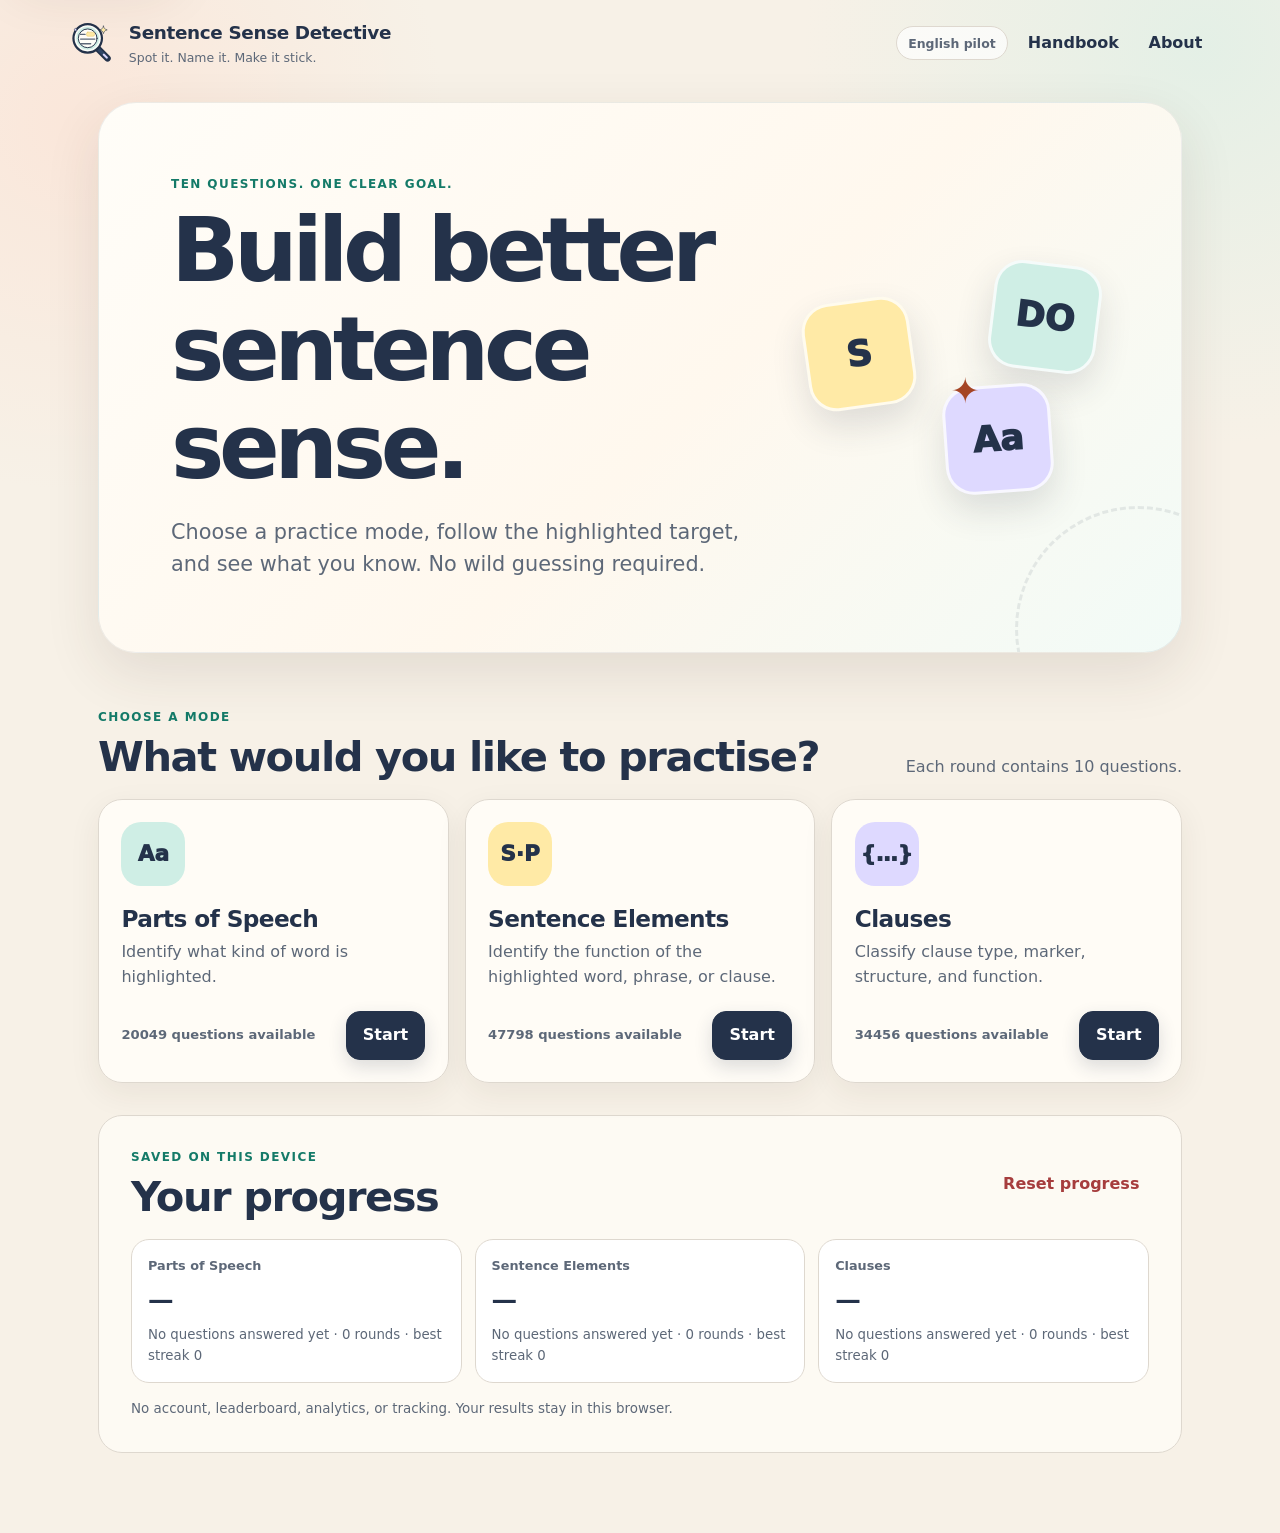
==== commit 43c0b60e: "Link the grammar handbook from the site" ====
--- a/docs/index.html
+++ b/docs/index.html
@@ -28,6 +28,7 @@
     </a>
     <div class="topbar-actions">
       <span class="language-pill">English pilot</span>
+      <a class="text-button inline-button" href="handbook.html">Handbook</a>
       <button class="text-button" id="about-button" type="button">About</button>
     </div>
   </header>
@@ -189,6 +190,11 @@
     <!-- PUBLIC_METHODOLOGY_ALLOWLIST_END -->
 
     <section>
+      <h3>Grammar handbook</h3>
+      <p>The <a href="handbook.html">grammar handbook</a> explains the analytical levels, target extent, quality safeguards, and worked examples that support the practice rounds. Its fuller grammatical theory will be expanded by Martin Grad.</p>
+    </section>
+
+    <section>
       <h3>Our aim</h3>
       <p>Our immediate aim is an open English practice corpus based on approximately 10,000 sentences, from which varied questions can be selected at random for short practice rounds. In the longer term, we want Sentence Sense Detective to become a reusable multilingual learning tool for the languages taught at the Department of Translation Studies and across the Faculty of Arts.</p>
     </section>
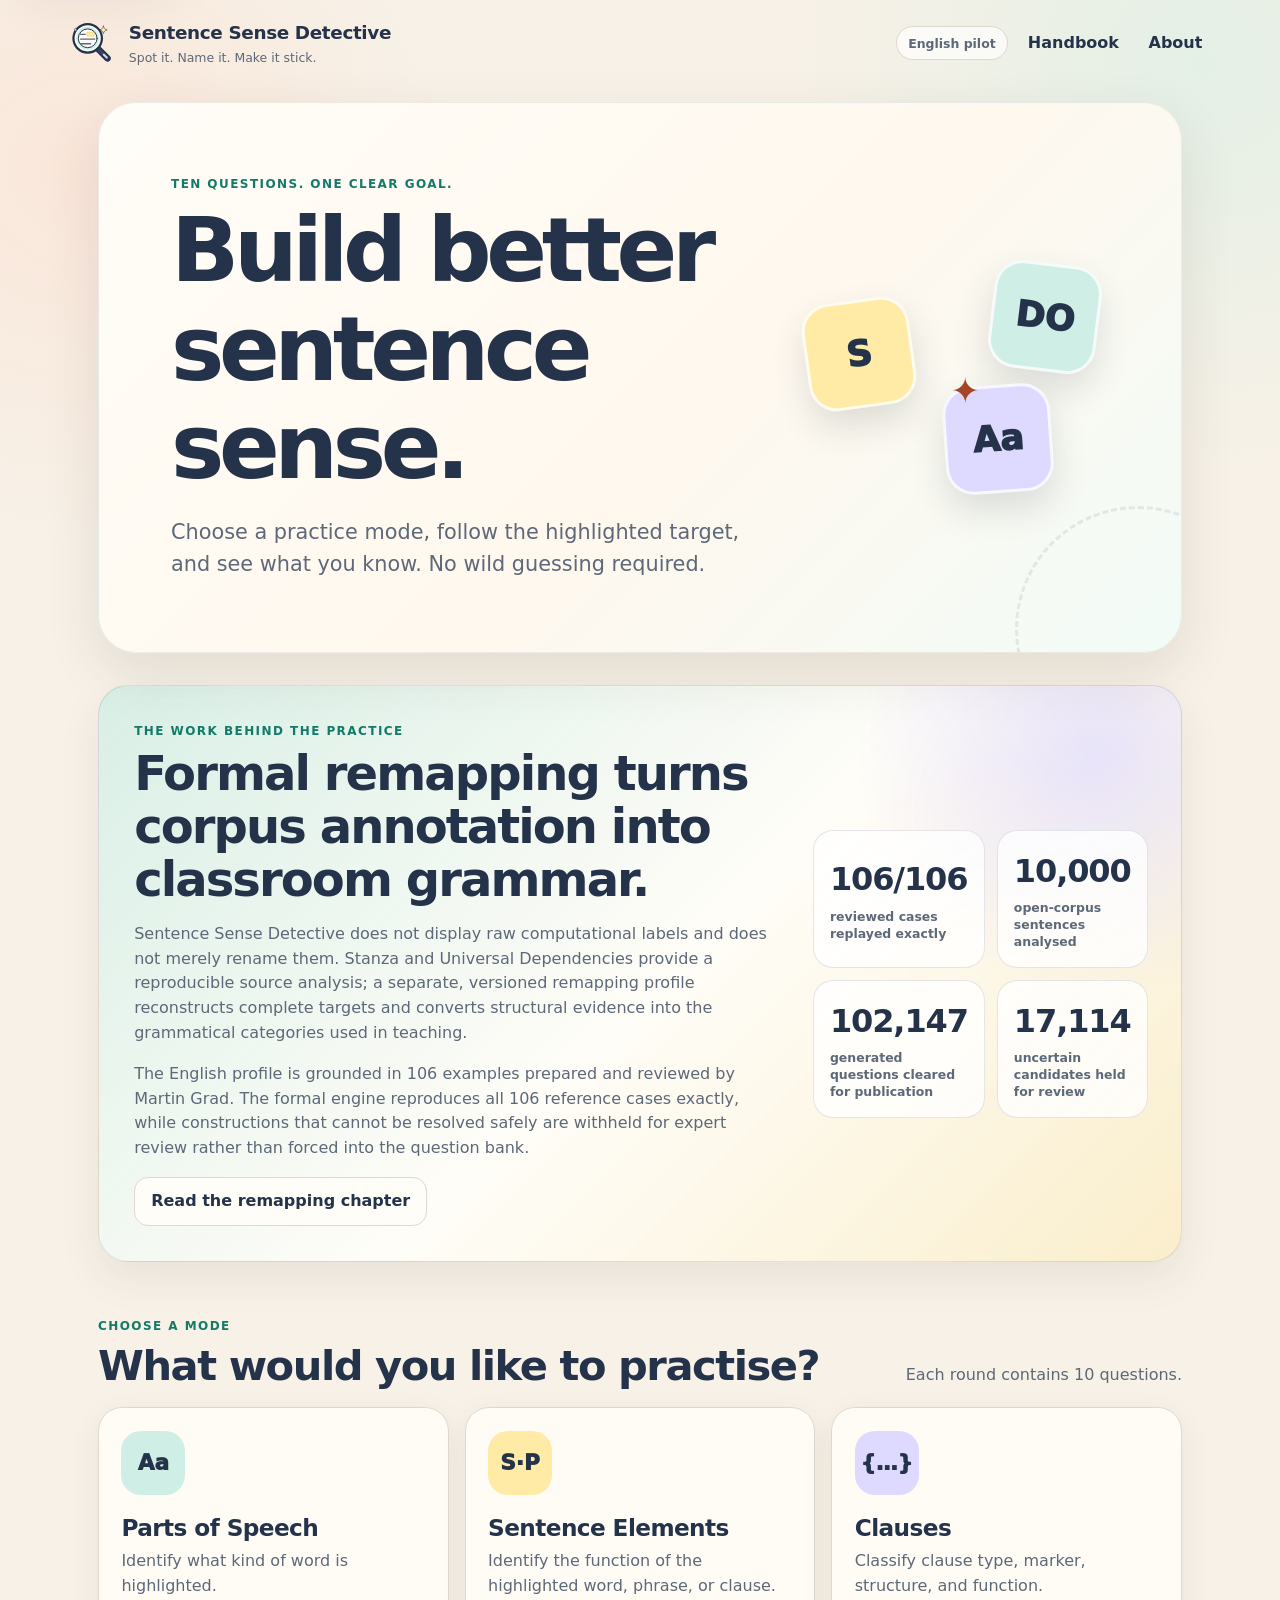
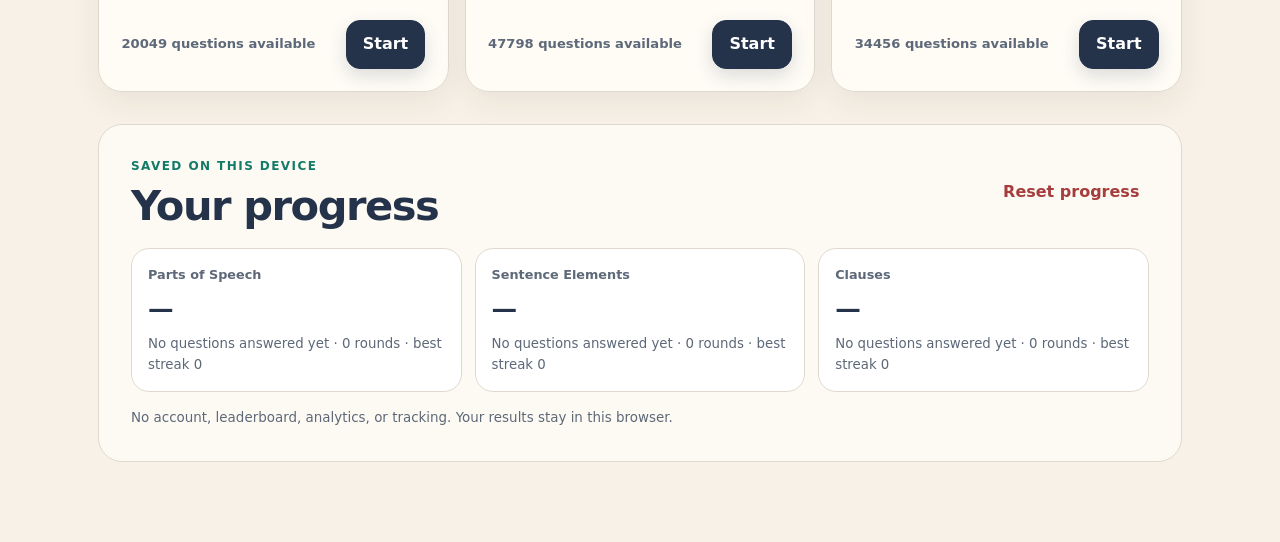
==== commit 8b747ec9: "Make formal remapping a prominent public project feature" ====
--- a/docs/index.html
+++ b/docs/index.html
@@ -3,7 +3,7 @@
 <head>
   <meta charset="utf-8">
   <meta name="viewport" content="width=device-width, initial-scale=1">
-  <meta name="description" content="Sentence Sense Detective is a free English grammar practice tool for parts of speech, sentence elements, and clauses.">
+  <meta name="description" content="Sentence Sense Detective is a free English grammar practice tool built on a formal remapping layer from corpus annotation to classroom grammar.">
   <meta name="theme-color" content="#24324a">
   <title>Sentence Sense Detective</title>
   <link rel="icon" href="assets/brand/favicon.svg" type="image/svg+xml">
@@ -12,6 +12,7 @@
   <link rel="apple-touch-icon" href="assets/brand/apple-touch-icon.png">
   <link rel="manifest" href="assets/brand/site.webmanifest">
   <link rel="stylesheet" href="assets/styles.css?v=1.0.0">
+  <link rel="stylesheet" href="assets/remapping.css?v=1.0.0">
 </head>
 <body>
   <a class="skip-link" href="#main">Skip to practice</a>
@@ -49,6 +50,22 @@
         </div>
       </div>
 
+      <section class="remap-feature" aria-labelledby="remap-feature-title">
+        <div class="remap-feature-copy">
+          <p class="eyebrow">The work behind the practice</p>
+          <h2 id="remap-feature-title">Formal remapping turns corpus annotation into classroom grammar.</h2>
+          <p>Sentence Sense Detective does not display raw computational labels and does not merely rename them. Stanza and Universal Dependencies provide a reproducible source analysis; a separate, versioned remapping profile reconstructs complete targets and converts structural evidence into the grammatical categories used in teaching.</p>
+          <p>The English profile is grounded in 106 examples prepared and reviewed by Martin Grad. The formal engine reproduces all 106 reference cases exactly, while constructions that cannot be resolved safely are withheld for expert review rather than forced into the question bank.</p>
+          <p><a class="secondary-button inline-button" href="handbook.html#remapping">Read the remapping chapter</a></p>
+        </div>
+        <div class="remap-stats" aria-label="Remapping project figures">
+          <div><strong>106/106</strong><span>reviewed cases replayed exactly</span></div>
+          <div><strong>10,000</strong><span>open-corpus sentences analysed</span></div>
+          <div><strong>102,147</strong><span>generated questions cleared for publication</span></div>
+          <div><strong>17,114</strong><span>uncertain candidates held for review</span></div>
+        </div>
+      </section>
+
       <div class="section-heading">
         <div>
           <p class="eyebrow">Choose a mode</p>
@@ -184,19 +201,19 @@
 
     <!-- PUBLIC_METHODOLOGY_ALLOWLIST_START -->
     <section id="about-methodology">
-      <h3>How the question bank is built</h3>
-      <p>The English pilot began with 106 examples prepared and reviewed by Martin Grad. To expand the bank, we use openly licensed language corpora and automatic linguistic analysis with Stanza and Universal Dependencies to identify candidate words, sentence elements, and clauses. These candidates are converted into the grammatical terminology used in teaching, filtered, tested, and corrected over time. The technical annotation is part of corpus preparation only: it is not the terminology students are expected to learn.</p>
+      <h3>Formal pedagogical remapping</h3>
+      <p>The defining methodological feature of Sentence Sense Detective is a formal remapping layer between computational annotation and classroom grammar. Stanza and Universal Dependencies provide the source analysis, but their labels are neither shown to students nor renamed one by one. A versioned profile derived from 106 examples prepared and reviewed by Martin Grad combines structural evidence, reconstructs complete target spans, assigns the grammatical categories used in teaching, and routes unresolved constructions to expert review. The current engine reproduces all 106 reviewed cases exactly and records the rule and evidence behind every generated analysis.</p>
     </section>
     <!-- PUBLIC_METHODOLOGY_ALLOWLIST_END -->
 
     <section>
       <h3>Grammar handbook</h3>
-      <p>The <a href="handbook.html">grammar handbook</a> explains the analytical levels, target extent, quality safeguards, and worked examples that support the practice rounds. Its fuller grammatical theory will be expanded by Martin Grad.</p>
+      <p>The <a href="handbook.html">grammar handbook</a> explains the analytical levels, the formal remapping process, target-span recovery, quality safeguards, and worked examples that support the practice rounds. Additional chapters on word classes, sentence elements, subordination, and terminological policy are in preparation.</p>
     </section>
 
     <section>
       <h3>Our aim</h3>
-      <p>Our immediate aim is an open English practice corpus based on approximately 10,000 sentences, from which varied questions can be selected at random for short practice rounds. In the longer term, we want Sentence Sense Detective to become a reusable multilingual learning tool for the languages taught at the Department of Translation Studies and across the Faculty of Arts.</p>
+      <p>The current English release is built on 10,000 openly reusable corpus sentences and a formally remapped question bank. Our next aim is sustained expert correction, classroom evaluation, and expansion of the grammatical coverage. In the longer term, we want Sentence Sense Detective to become a reusable multilingual learning tool for the languages taught at the Department of Translation Studies and across the Faculty of Arts.</p>
     </section>
 
     <section>
--- a/docs/assets/remapping.css
+++ b/docs/assets/remapping.css
@@ -0,0 +1,153 @@
+.remap-feature {
+  margin: 2rem 0 0;
+  padding: clamp(1.35rem, 4vw, 2.2rem);
+  display: grid;
+  grid-template-columns: minmax(0, 1.45fr) minmax(260px, .75fr);
+  gap: clamp(1.2rem, 4vw, 2.2rem);
+  align-items: center;
+  border: 1px solid rgba(36, 50, 74, .12);
+  border-radius: 30px;
+  background:
+    radial-gradient(circle at 92% 12%, rgba(222, 217, 255, .7), transparent 15rem),
+    linear-gradient(135deg, rgba(207, 238, 229, .78), rgba(255, 253, 248, .96) 52%, rgba(255, 234, 166, .42));
+  box-shadow: 0 16px 42px rgba(63, 48, 32, .08);
+}
+.remap-feature h2 {
+  margin: 0;
+  max-width: 760px;
+  font-size: clamp(1.85rem, 4vw, 3rem);
+  letter-spacing: -.04em;
+}
+.remap-feature-copy > p:not(.eyebrow) { max-width: 780px; color: var(--ink-soft); }
+.remap-feature-copy > p:last-child { margin-bottom: 0; }
+.remap-stats {
+  display: grid;
+  grid-template-columns: 1fr 1fr;
+  gap: .75rem;
+}
+.remap-stats div {
+  min-height: 118px;
+  padding: 1rem;
+  display: flex;
+  flex-direction: column;
+  justify-content: center;
+  border: 1px solid rgba(36, 50, 74, .12);
+  border-radius: 20px;
+  background: rgba(255, 255, 255, .78);
+}
+.remap-stats strong {
+  display: block;
+  color: var(--navy);
+  font-size: clamp(1.45rem, 4vw, 2rem);
+  letter-spacing: -.035em;
+}
+.remap-stats span {
+  display: block;
+  margin-top: .25rem;
+  color: var(--ink-soft);
+  font-size: .78rem;
+  font-weight: 800;
+  line-height: 1.35;
+}
+.remap-flow {
+  margin: 1.35rem 0;
+  display: grid;
+  grid-template-columns: repeat(4, minmax(0, 1fr));
+  gap: .7rem;
+}
+.remap-step {
+  position: relative;
+  min-height: 146px;
+  padding: 1rem;
+  border: 1px solid var(--line);
+  border-radius: 18px;
+  background: #fff;
+}
+.remap-step:not(:last-child)::after {
+  content: "→";
+  position: absolute;
+  right: -.62rem;
+  top: 50%;
+  z-index: 2;
+  display: grid;
+  place-items: center;
+  width: 1.25rem;
+  height: 1.25rem;
+  border-radius: 999px;
+  background: var(--navy);
+  color: #fff;
+  font-size: .72rem;
+  font-weight: 900;
+}
+.remap-step small {
+  display: block;
+  color: var(--mint-strong);
+  text-transform: uppercase;
+  letter-spacing: .08em;
+  font-weight: 900;
+}
+.remap-step strong { display: block; margin-top: .35rem; }
+.remap-step p { margin: .45rem 0 0; color: var(--ink-soft); font-size: .9rem; }
+.remap-decision-grid {
+  display: grid;
+  grid-template-columns: repeat(3, minmax(0, 1fr));
+  gap: .8rem;
+  margin: 1rem 0;
+}
+.remap-decision-grid article {
+  padding: 1rem;
+  border: 1px solid var(--line);
+  border-radius: 18px;
+  background: #fff;
+}
+.remap-decision-grid article:nth-child(1) { border-top: 5px solid var(--mint-strong); }
+.remap-decision-grid article:nth-child(2) { border-top: 5px solid #d5a52d; }
+.remap-decision-grid article:nth-child(3) { border-top: 5px solid #756bb1; }
+.remap-decision-grid h3 { margin-top: 0; }
+.remap-evidence {
+  margin: 1.2rem 0;
+  padding: 1rem 1.15rem;
+  border-radius: 18px;
+  background: rgba(36, 50, 74, .055);
+  border-left: 5px solid var(--navy);
+}
+.coming-section {
+  margin-top: 3rem;
+  padding: 1.3rem;
+  border: 2px dashed rgba(36, 50, 74, .22);
+  border-radius: 24px;
+  background: rgba(222, 217, 255, .22);
+}
+.coming-section h2 { margin-top: 0; }
+.coming-grid {
+  display: grid;
+  grid-template-columns: 1fr 1fr;
+  gap: .8rem;
+}
+.coming-grid article {
+  padding: 1rem;
+  border-radius: 16px;
+  background: #fff;
+  border: 1px solid var(--line);
+}
+.coming-grid h3 { margin-top: 0; }
+.coming-note {
+  display: inline-block;
+  margin: .35rem 0 0;
+  color: var(--ink-soft);
+  font-size: .82rem;
+  font-weight: 850;
+}
+
+@media (max-width: 900px) {
+  .remap-feature { grid-template-columns: 1fr; }
+  .remap-flow { grid-template-columns: 1fr 1fr; }
+  .remap-step:nth-child(2)::after { display: none; }
+}
+
+@media (max-width: 620px) {
+  .remap-feature { border-radius: 24px; }
+  .remap-stats, .remap-flow, .remap-decision-grid, .coming-grid { grid-template-columns: 1fr; }
+  .remap-step:not(:last-child)::after { display: none; }
+  .remap-stats div { min-height: 96px; }
+}
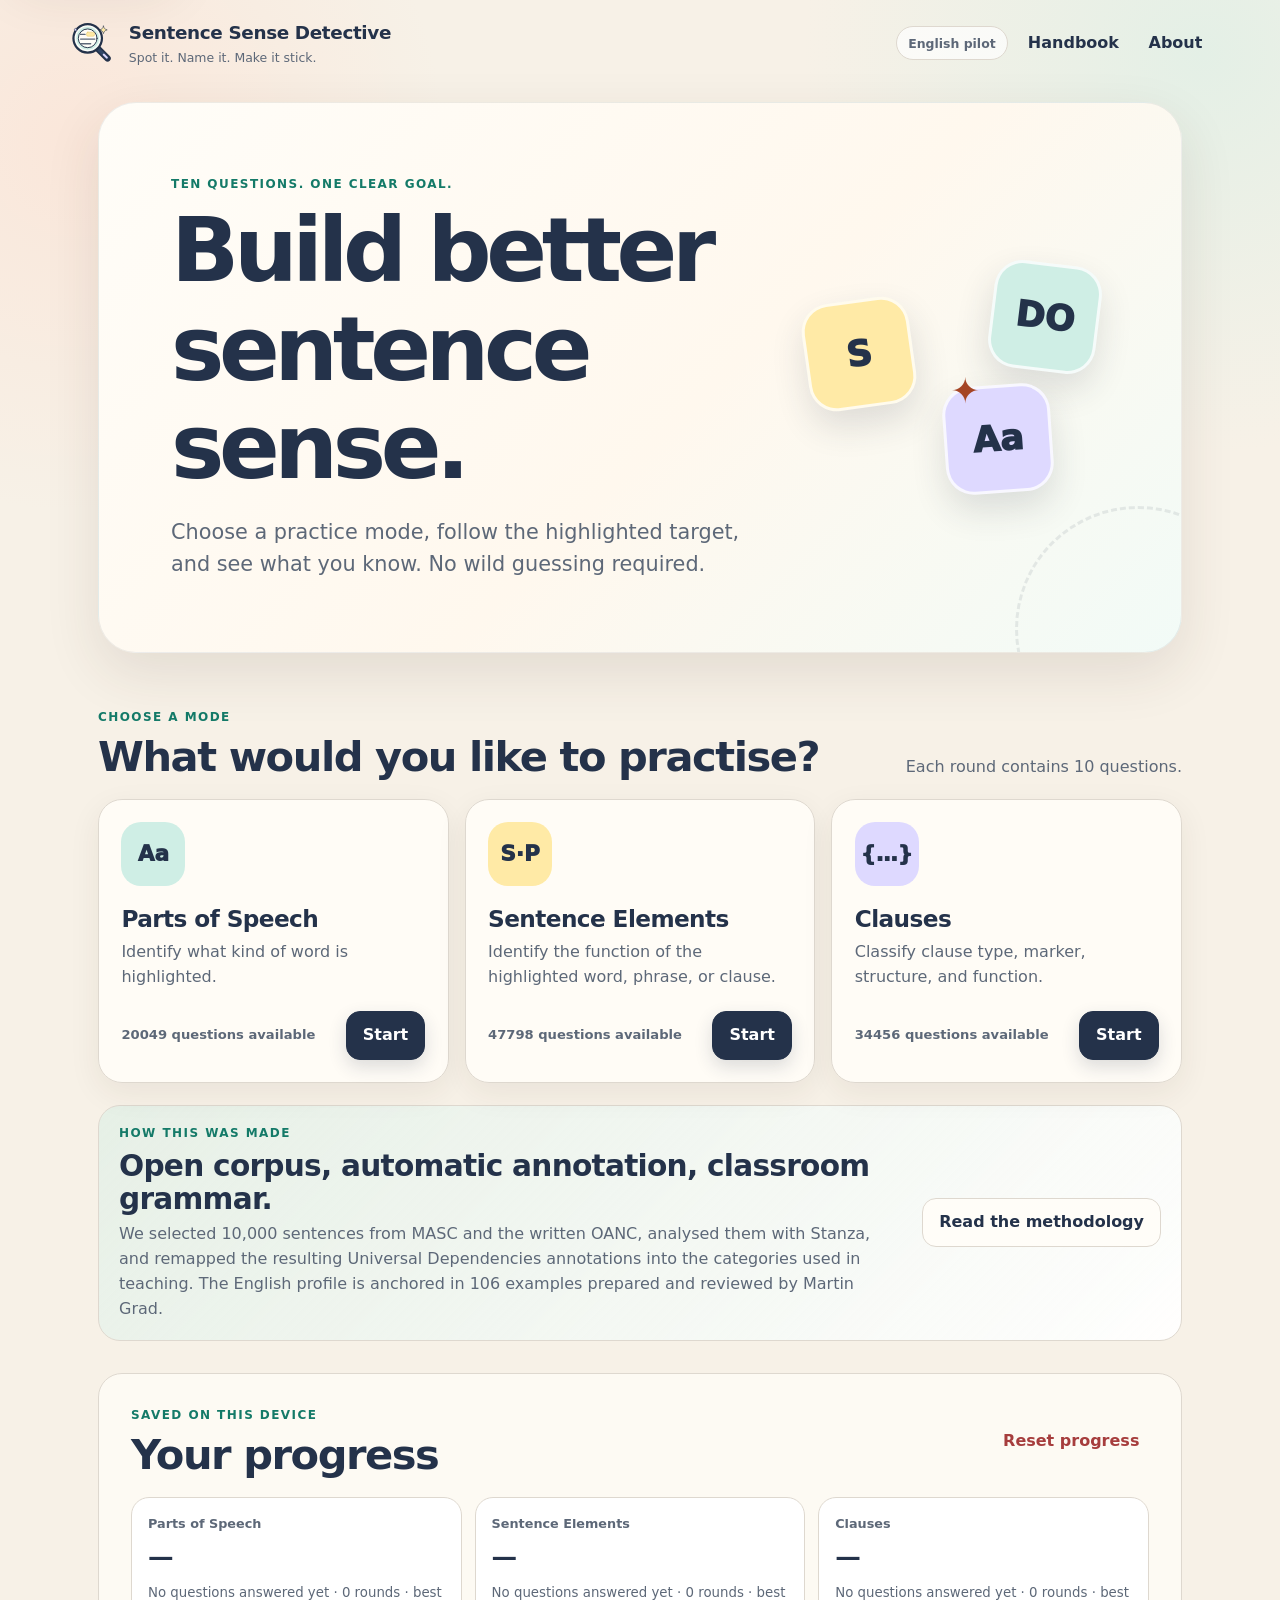
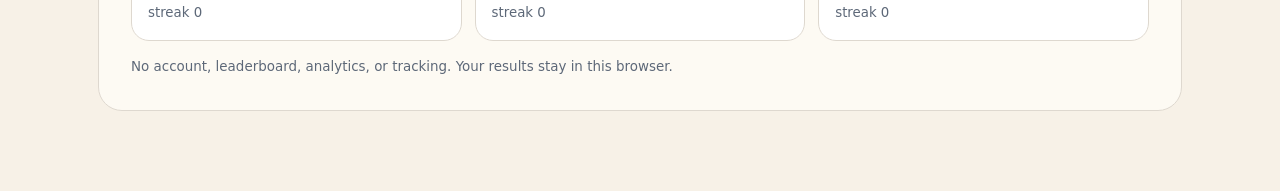
==== commit a202e6bc: "Rebalance the homepage and About methodology" ====
--- a/docs/index.html
+++ b/docs/index.html
@@ -3,7 +3,7 @@
 <head>
   <meta charset="utf-8">
   <meta name="viewport" content="width=device-width, initial-scale=1">
-  <meta name="description" content="Sentence Sense Detective is a free English grammar practice tool built on a formal remapping layer from corpus annotation to classroom grammar.">
+  <meta name="description" content="Sentence Sense Detective is a free English grammar practice tool built from open corpora, automatic annotation, and pedagogical review.">
   <meta name="theme-color" content="#24324a">
   <title>Sentence Sense Detective</title>
   <link rel="icon" href="assets/brand/favicon.svg" type="image/svg+xml">
@@ -12,7 +12,7 @@
   <link rel="apple-touch-icon" href="assets/brand/apple-touch-icon.png">
   <link rel="manifest" href="assets/brand/site.webmanifest">
   <link rel="stylesheet" href="assets/styles.css?v=1.0.0">
-  <link rel="stylesheet" href="assets/remapping.css?v=1.0.0">
+  <link rel="stylesheet" href="assets/methodology.css?v=1.0.0">
 </head>
 <body>
   <a class="skip-link" href="#main">Skip to practice</a>
@@ -50,22 +50,6 @@
         </div>
       </div>
 
-      <section class="remap-feature" aria-labelledby="remap-feature-title">
-        <div class="remap-feature-copy">
-          <p class="eyebrow">The work behind the practice</p>
-          <h2 id="remap-feature-title">Formal remapping turns corpus annotation into classroom grammar.</h2>
-          <p>Sentence Sense Detective does not display raw computational labels and does not merely rename them. Stanza and Universal Dependencies provide a reproducible source analysis; a separate, versioned remapping profile reconstructs complete targets and converts structural evidence into the grammatical categories used in teaching.</p>
-          <p>The English profile is grounded in 106 examples prepared and reviewed by Martin Grad. The formal engine reproduces all 106 reference cases exactly, while constructions that cannot be resolved safely are withheld for expert review rather than forced into the question bank.</p>
-          <p><a class="secondary-button inline-button" href="handbook.html#remapping">Read the remapping chapter</a></p>
-        </div>
-        <div class="remap-stats" aria-label="Remapping project figures">
-          <div><strong>106/106</strong><span>reviewed cases replayed exactly</span></div>
-          <div><strong>10,000</strong><span>open-corpus sentences analysed</span></div>
-          <div><strong>102,147</strong><span>generated questions cleared for publication</span></div>
-          <div><strong>17,114</strong><span>uncertain candidates held for review</span></div>
-        </div>
-      </section>
-
       <div class="section-heading">
         <div>
           <p class="eyebrow">Choose a mode</p>
@@ -79,6 +63,17 @@
         <h2 id="home-load-title">Loading practice…</h2>
         <p id="home-load-message">Checking which question sets are available.</p>
         <button id="manifest-retry" class="secondary-button" type="button" hidden>Retry</button>
+      </section>
+
+      <section class="build-note" aria-labelledby="build-note-title">
+        <div class="build-note-copy">
+          <p class="eyebrow">How this was made</p>
+          <h2 id="build-note-title">Open corpus, automatic annotation, classroom grammar.</h2>
+          <p>We selected 10,000 sentences from MASC and the written OANC, analysed them with Stanza, and remapped the resulting Universal Dependencies annotations into the categories used in teaching. The English profile is anchored in 106 examples prepared and reviewed by Martin Grad.</p>
+        </div>
+        <div class="build-note-action">
+          <a class="secondary-button inline-button" href="handbook.html#making">Read the methodology</a>
+        </div>
       </section>
 
       <section class="progress-panel" aria-labelledby="progress-title">
@@ -201,19 +196,26 @@
 
     <!-- PUBLIC_METHODOLOGY_ALLOWLIST_START -->
     <section id="about-methodology">
-      <h3>Formal pedagogical remapping</h3>
-      <p>The defining methodological feature of Sentence Sense Detective is a formal remapping layer between computational annotation and classroom grammar. Stanza and Universal Dependencies provide the source analysis, but their labels are neither shown to students nor renamed one by one. A versioned profile derived from 106 examples prepared and reviewed by Martin Grad combines structural evidence, reconstructs complete target spans, assigns the grammatical categories used in teaching, and routes unresolved constructions to expert review. The current engine reproduces all 106 reviewed cases exactly and records the rule and evidence behind every generated analysis.</p>
+      <h3>How we made the question bank</h3>
+      <p>The current English release was built in four connected stages:</p>
+      <ol class="about-method-list">
+        <li><strong>Corpus.</strong> We selected 10,000 sentences from MASC 3.0.0 and the written Open American National Corpus, retaining source and licence information for every sentence.</li>
+        <li><strong>Annotation.</strong> Stanza tokenised and lemmatised the sentences, assigned parts of speech, and produced dependency analyses in the Universal Dependencies framework.</li>
+        <li><strong>Remapping.</strong> A versioned grammar profile converts the technical annotations into the categories used in teaching. It reconstructs complete target spans, uses 106 examples prepared and reviewed by Martin Grad as its reference set, and withholds unresolved constructions for expert review.</li>
+        <li><strong>Practice.</strong> Approved analyses become highlighted multiple-choice questions with controlled alternatives and concise grammatical explanations.</li>
+      </ol>
+      <p>Students work only with classroom grammar; the technical annotation remains part of corpus preparation.</p>
     </section>
     <!-- PUBLIC_METHODOLOGY_ALLOWLIST_END -->
 
     <section>
       <h3>Grammar handbook</h3>
-      <p>The <a href="handbook.html">grammar handbook</a> explains the analytical levels, the formal remapping process, target-span recovery, quality safeguards, and worked examples that support the practice rounds. Additional chapters on word classes, sentence elements, subordination, and terminological policy are in preparation.</p>
+      <p>The <a href="handbook.html">grammar handbook</a> gives a fuller account of the corpus, automatic annotation, remapping process, question design, and quality safeguards. Additional chapters on word classes, sentence elements, subordination, and terminological policy are in preparation.</p>
     </section>
 
     <section>
       <h3>Our aim</h3>
-      <p>The current English release is built on 10,000 openly reusable corpus sentences and a formally remapped question bank. Our next aim is sustained expert correction, classroom evaluation, and expansion of the grammatical coverage. In the longer term, we want Sentence Sense Detective to become a reusable multilingual learning tool for the languages taught at the Department of Translation Studies and across the Faculty of Arts.</p>
+      <p>Our immediate aim is to refine the English resource through expert correction and classroom use. In the longer term, we want Sentence Sense Detective to become a reusable multilingual learning tool for the languages taught at the Department of Translation Studies and across the Faculty of Arts.</p>
     </section>
 
     <section>
--- a/docs/assets/methodology.css
+++ b/docs/assets/methodology.css
@@ -0,0 +1,163 @@
+.build-note {
+  margin: 1.35rem 0 0;
+  padding: 1.15rem 1.25rem;
+  display: flex;
+  align-items: center;
+  justify-content: space-between;
+  gap: 1.25rem;
+  border: 1px solid var(--line);
+  border-radius: 22px;
+  background: linear-gradient(135deg, rgba(207, 238, 229, .42), rgba(255, 255, 255, .92));
+}
+.build-note-copy { max-width: 780px; }
+.build-note h2 {
+  margin: 0;
+  font-size: clamp(1.3rem, 2.7vw, 1.85rem);
+  letter-spacing: -.025em;
+}
+.build-note p:not(.eyebrow) {
+  margin: .45rem 0 0;
+  color: var(--ink-soft);
+}
+.build-note-action { flex: 0 0 auto; }
+
+.about-method-list {
+  margin: .75rem 0 0;
+  padding-left: 1.3rem;
+}
+.about-method-list li { margin: .55rem 0; }
+.about-method-list strong { color: var(--navy); }
+
+.method-pipeline {
+  margin: 1.25rem 0;
+  display: grid;
+  grid-template-columns: repeat(4, minmax(0, 1fr));
+  gap: .75rem;
+}
+.method-step {
+  position: relative;
+  min-height: 142px;
+  padding: 1rem;
+  border: 1px solid var(--line);
+  border-radius: 18px;
+  background: #fff;
+}
+.method-step:not(:last-child)::after {
+  content: "→";
+  position: absolute;
+  top: 50%;
+  right: -.65rem;
+  z-index: 2;
+  display: grid;
+  place-items: center;
+  width: 1.3rem;
+  height: 1.3rem;
+  border-radius: 999px;
+  background: var(--navy);
+  color: #fff;
+  font-size: .72rem;
+  font-weight: 900;
+}
+.method-step small {
+  display: block;
+  color: var(--mint-strong);
+  text-transform: uppercase;
+  letter-spacing: .08em;
+  font-weight: 900;
+}
+.method-step strong { display: block; margin-top: .35rem; }
+.method-step p { margin: .45rem 0 0; color: var(--ink-soft); font-size: .9rem; }
+
+.method-summary {
+  margin: 1.2rem 0;
+  padding: 1rem 1.15rem;
+  border-left: 5px solid var(--mint-strong);
+  border-radius: 0 18px 18px 0;
+  background: rgba(207, 238, 229, .38);
+}
+.method-summary p:last-child { margin-bottom: 0; }
+
+.method-stats {
+  display: grid;
+  grid-template-columns: repeat(4, minmax(0, 1fr));
+  gap: .7rem;
+  margin: 1rem 0;
+}
+.method-stats div {
+  padding: .9rem;
+  border: 1px solid var(--line);
+  border-radius: 16px;
+  background: #fff;
+}
+.method-stats strong {
+  display: block;
+  color: var(--navy);
+  font-size: 1.35rem;
+  letter-spacing: -.025em;
+}
+.method-stats span {
+  display: block;
+  margin-top: .2rem;
+  color: var(--ink-soft);
+  font-size: .78rem;
+  font-weight: 800;
+  line-height: 1.35;
+}
+
+.method-outcomes {
+  display: grid;
+  grid-template-columns: repeat(3, minmax(0, 1fr));
+  gap: .8rem;
+  margin: 1rem 0;
+}
+.method-outcomes article {
+  padding: 1rem;
+  border: 1px solid var(--line);
+  border-radius: 18px;
+  background: #fff;
+}
+.method-outcomes h3 { margin-top: 0; }
+.method-outcomes article:nth-child(1) { border-top: 5px solid var(--mint-strong); }
+.method-outcomes article:nth-child(2) { border-top: 5px solid #d5a52d; }
+.method-outcomes article:nth-child(3) { border-top: 5px solid #756bb1; }
+
+.coming-section {
+  margin-top: 3rem;
+  padding: 1.3rem;
+  border: 2px dashed rgba(36, 50, 74, .22);
+  border-radius: 24px;
+  background: rgba(222, 217, 255, .22);
+}
+.coming-section h2 { margin-top: 0; }
+.coming-grid {
+  display: grid;
+  grid-template-columns: 1fr 1fr;
+  gap: .8rem;
+}
+.coming-grid article {
+  padding: 1rem;
+  border: 1px solid var(--line);
+  border-radius: 16px;
+  background: #fff;
+}
+.coming-grid h3 { margin-top: 0; }
+.coming-note {
+  display: inline-block;
+  margin: .35rem 0 0;
+  color: var(--ink-soft);
+  font-size: .82rem;
+  font-weight: 850;
+}
+
+@media (max-width: 900px) {
+  .method-pipeline, .method-stats { grid-template-columns: 1fr 1fr; }
+  .method-step:nth-child(2)::after { display: none; }
+}
+
+@media (max-width: 680px) {
+  .build-note { align-items: flex-start; flex-direction: column; }
+  .build-note-action { width: 100%; }
+  .build-note-action a { width: 100%; justify-content: center; }
+  .method-pipeline, .method-stats, .method-outcomes, .coming-grid { grid-template-columns: 1fr; }
+  .method-step:not(:last-child)::after { display: none; }
+}
